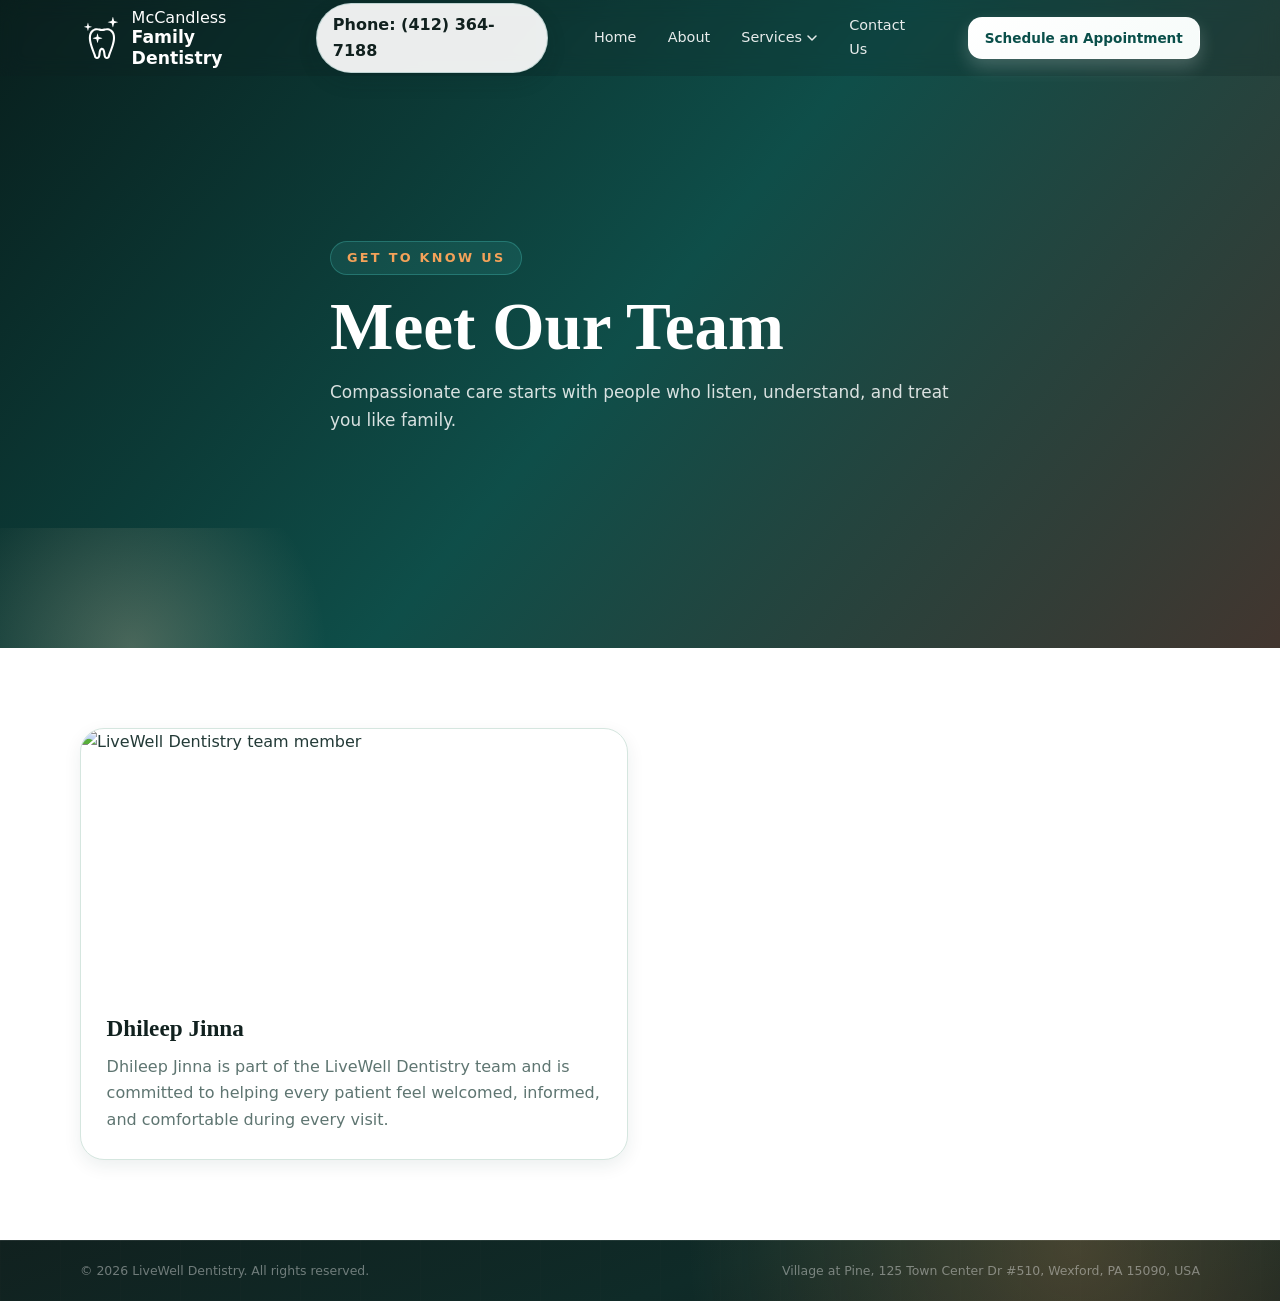
==== team.html @ c6058b6b "added teams page" ====
<!DOCTYPE html>
<html lang="en">
<head>
  <meta charset="UTF-8" />
  <meta name="viewport" content="width=device-width, initial-scale=1.0" />
  <title>Our Team | LiveWell Dentistry</title>
  <meta name="description" content="Meet the LiveWell Dentistry team in Wexford, PA." />
  <link rel="preconnect" href="https://fonts.googleapis.com" />
  <link rel="preconnect" href="https://fonts.gstatic.com" crossorigin />
  <link href="https://fonts.googleapis.com/css2?family=Playfair+Display:wght@400;600;700&family=Inter:wght@300;400;500;600&display=swap" rel="stylesheet" />
  <link rel="stylesheet" href="styles.css" />
</head>
<body class="service-page">
  <header class="header" id="header">
    <div class="container header__inner">
      <a href="/index.html" class="logo">
        <svg class="logo__icon" viewBox="0 0 512 512" xmlns="http://www.w3.org/2000/svg" aria-hidden="true">
          <g fill="currentColor">
            <path d="M386.504,156.575c-19.34-15.092-38.896-20.3-56.195-20.19c-13.232,0.017-25.064,2.706-35.536,5.081 c-10.48,2.436-19.632,4.481-27.221,4.448c-7.575,0.034-16.723-2.012-27.207-4.448c-10.472-2.376-22.304-5.064-35.532-5.081 c-17.303-0.11-36.86,5.09-56.199,20.198c-14.36,11.067-24.785,25.576-31.35,42.148c-6.591,16.588-9.483,35.188-9.491,55.193 c0.016,30.64,6.764,64.722,18.486,100.909c12.104,37.336,22.477,64.789,30.15,84.751c3.826,9.968,6.975,18.068,9.284,24.468 c2.312,6.358,3.75,11.11,4.228,13.756c1.886,10.23,6.612,18.93,13.354,24.966c6.718,6.037,15.329,9.241,23.94,9.225 c8.895,0.008,17.747-3.365,24.815-9.58c7.098-6.214,12.362-15.185,14.898-26.041c0.74-3.187,1.21-6.536,1.679-10.306 c0.802-6.561,1.513-14.323,2.528-22.304c1.484-11.93,3.86-24.409,7.398-32.45c1.712-4.034,3.669-6.781,5.132-8.049 c1.544-1.268,2.08-1.471,3.889-1.573c1.421,0.042,1.987,0.254,2.943,0.828c1.603,0.931,4.35,4.254,6.59,9.968 c3.45,8.464,5.682,21.095,7.111,32.983c0.736,5.952,1.311,11.752,1.886,16.96c0.604,5.25,1.15,9.782,2.109,13.942 c2.541,10.856,7.788,19.827,14.89,26.041c7.068,6.232,15.933,9.588,24.824,9.58c8.611,0.016,17.222-3.188,23.94-9.233 c6.747-6.028,11.46-14.728,13.355-24.958c0.481-2.647,1.918-7.398,4.227-13.756c6.954-19.294,21.298-53.274,39.433-109.219 c11.727-36.179,18.47-70.269,18.478-100.909c0-19.996-2.892-38.605-9.482-55.193C411.281,182.159,400.856,167.643,386.504,156.575z M384.598,346.97c-11.925,36.77-22.08,63.648-29.698,83.475c-3.813,9.925-6.984,18.076-9.465,24.941 c-2.474,6.899-4.292,12.437-5.298,17.722c-1.065,5.546-3.191,8.742-5.318,10.661c-2.156,1.919-4.456,2.698-6.916,2.732 c-2.541-0.018-5.302-0.905-8.003-3.247c-2.672-2.359-5.351-6.291-6.878-12.716c-0.342-1.437-0.786-4.194-1.197-7.567 c-0.727-5.952-1.458-13.908-2.54-22.43c-1.687-12.852-3.996-26.972-9.271-39.332c-2.693-6.172-6.181-12.091-11.528-16.927 c-5.259-4.844-12.886-8.184-20.935-8.083c-6.092-0.034-12.052,1.81-16.791,4.913c-8.357,5.53-13.012,13.604-16.394,21.873 c-4.98,12.513-7.165,26.674-8.754,39.374c-0.786,6.333-1.37,12.268-1.927,17.24c-0.546,4.938-1.12,9.03-1.59,10.941 c-1.522,6.426-4.207,10.348-6.879,12.699c-2.713,2.359-5.461,3.246-8.002,3.246c-2.468-0.016-4.76-0.811-6.916-2.714 c-2.126-1.919-4.253-5.115-5.318-10.652c-1.006-5.294-2.824-10.831-5.297-17.73c-7.407-20.495-21.26-53.206-39.163-108.416 c-11.174-34.42-17.256-66.194-17.236-93.046c-0.012-17.544,2.566-32.94,7.682-45.767c5.136-12.842,12.657-23.192,23.242-31.392 c15.481-11.837,27.948-14.762,40.605-14.872c9.664-0.009,19.514,2.054,29.841,4.439c10.328,2.333,21.108,5.039,32.898,5.081 c11.796-0.042,22.575-2.748,32.902-5.081c10.336-2.384,20.186-4.448,29.854-4.439c12.644,0.11,25.107,3.044,40.6,14.872 c10.586,8.2,18.106,18.541,23.243,31.392c5.115,12.826,7.685,28.222,7.685,45.767C401.855,280.785,395.771,312.567,384.598,346.97z"/>
            <path d="M461.165,59.632l-43.593-11.55c-1.141-0.254-2.072-1.167-2.317-2.317L403.757,2.173 C403.452,0.905,402.328,0,401.018,0c-1.311,0-2.436,0.905-2.74,2.173l-11.49,43.592c-0.262,1.15-1.184,2.063-2.325,2.317 l-43.593,11.55c-1.276,0.254-2.181,1.386-2.181,2.697c0,1.311,0.905,2.443,2.181,2.688l43.593,11.558 c1.141,0.237,2.062,1.167,2.325,2.317l11.49,43.585c0.304,1.276,1.429,2.181,2.74,2.181c1.31,0,2.434-0.905,2.739-2.181 l11.498-43.585c0.245-1.15,1.176-2.08,2.317-2.317l43.593-11.558c1.277-0.245,2.182-1.378,2.182-2.688 C463.346,61.018,462.442,59.886,461.165,59.632z"/>
            <path d="M268.72,255.75l-39.809-10.551c-1.044-0.228-1.89-1.066-2.114-2.114l-10.501-39.805 c-0.279-1.158-1.306-1.987-2.502-1.987c-1.197,0-2.224,0.829-2.503,1.987l-10.492,39.805c-0.236,1.048-1.078,1.886-2.122,2.114 l-39.81,10.551c-1.166,0.229-1.99,1.268-1.99,2.461c0,1.201,0.824,2.232,1.99,2.46l39.81,10.551 c1.044,0.22,1.886,1.066,2.122,2.114l10.492,39.805c0.279,1.167,1.306,1.987,2.503,1.987c1.196,0,2.223-0.82,2.502-1.987 l10.501-39.805c0.224-1.048,1.07-1.894,2.114-2.114l39.809-10.551c1.167-0.228,1.991-1.26,1.991-2.46 C270.711,257.018,269.887,255.979,268.72,255.75z"/>
            <path d="M109.731,130.72l33.756-8.945c0.989-0.195,1.686-1.065,1.686-2.088c0-1.006-0.698-1.894-1.686-2.088 l-33.756-8.945c-0.883-0.195-1.602-0.905-1.792-1.792l-8.903-33.752c-0.236-0.981-1.107-1.682-2.122-1.682 c-1.014,0-1.886,0.701-2.122,1.682l-8.895,33.752c-0.203,0.888-0.917,1.598-1.801,1.792l-33.756,8.945 c-0.99,0.194-1.686,1.082-1.686,2.088c0,1.024,0.697,1.894,1.686,2.088l33.756,8.945c0.884,0.186,1.598,0.905,1.801,1.792 l8.895,33.752c0.236,0.989,1.108,1.682,2.122,1.682c1.015,0,1.886-0.694,2.122-1.682l8.903-33.752 C108.129,131.625,108.848,130.906,109.731,130.72z"/>
          </g>
        </svg>
        <span class="logo__text">McCandless <strong>Family Dentistry</strong></span>
      </a>
      <!-- phone number with a baxckground that changes depending on where u are in the scroll(header vs the rest of the body)-->
      <a href="tel:+14123647188" class="header__phone" style="display: flex; align-items: center; justify-content: center; background-color: #f5f5f5; padding: 0.5rem 1rem; border-radius: 4rem; text-decoration: none; color: #333; font-weight: bold; transition: background-color 0.3s ease;">
        <span class="header__phone-text">Phone: (412) <wbr />364-7188</span>
      </a>
      <nav class="nav" id="nav" aria-label="Main navigation">
        <ul class="nav__list">
          <li><a href="/index.html" class="nav__link active">Home</a></li>
          <li><a href="/index.html#about" class="nav__link">About</a></li>
          <li class="nav__item--dropdown">
            <a href="/index.html#services" class="nav__link">Services
              <svg width="12" height="12" viewBox="0 0 12 12" fill="none" aria-hidden="true"><path d="M2 4l4 4 4-4" stroke="currentColor" stroke-width="1.5" stroke-linecap="round" stroke-linejoin="round"/></svg>
            </a>
            <ul class="nav__dropdown">
              <li><a href="./services/checkup-and-cleaning.html">Checkup &amp; Cleaning</a></li>
              <li><a href="./services/cosmetic-dentistry.html">Cosmetic Procedures</a></li>
              <li><a href="./services/restorative-dentistry.html">Restorative Procedures</a></li>
              <li><a href="./services/dental-implants.html">Dental Implants</a></li>
              <li><a href="./services/oral-surgery.html">Oral Surgery</a></li>
              <li><a href="./services/dentures.html">Dentures</a></li>
              <li><a href="./services/pediatric-dentistry.html">Pediatric Dentistry</a></li>
              <li><a href="./services/sleep-apnea.html">Sleep Apnea</a></li>
            </ul>
          </li>
          <li><a href="/index.html#contact" class="nav__link">Contact Us</a></li>
        </ul>
      </nav>

      <a href="https://appt.link/meet-with-mccandless-family-dentistry/example-meeting" target="_blank" rel="noopener noreferrer" class="btn btn--primary btn--sm header__cta">Schedule an Appointment</a>

      <button class="hamburger" id="hamburger" aria-label="Toggle menu" aria-expanded="false">
        <span></span><span></span><span></span>
      </button>
    </div>
  </header>

  <main>
    <section class="service-hero" style="--service-hero-image: url('https://images.unsplash.com/photo-1588776814546-ec7e6f423f3d?auto=format&fit=crop&w=1400&q=80');">
      <div class="service-hero__overlay"></div>
      <div class="container service-hero__content">
        <p class="hero__eyebrow reveal">Get to know us</p>
        <h1 class="service-hero__title reveal" data-delay="100">Meet Our Team</h1>
        <p class="service-hero__text reveal" data-delay="200">Compassionate care starts with people who listen, understand, and treat you like family.</p>
      </div>
    </section>

    <section class="service-content">
      <div class="container">
        <div class="service-detail-grid">
          <article class="service-detail-card reveal">
            <img src="https://images.unsplash.com/photo-1559839734-2b71ea197ec2?auto=format&fit=crop&w=900&q=80" alt="LiveWell Dentistry team member" class="service-detail-card__image" />
            <div class="service-detail-card__body">
              <h3>Dhileep Jinna</h3>
              <p>Dhileep Jinna is part of the LiveWell Dentistry team and is committed to helping every patient feel welcomed, informed, and comfortable during every visit.</p>
            </div>
          </article>
        </div>
      </div>
    </section>
  </main>

  <footer class="footer">
    <div class="footer__bottom">
      <div class="container footer__bottom-inner">
        <p>&copy; <span id="year"></span> LiveWell Dentistry. All rights reserved.</p>
        <p>Village at Pine, 125 Town Center Dr #510, Wexford, PA 15090, USA</p>
      </div>
    </div>
  </footer>

  <script src="script.js"></script>
</body>
</html>
---- styles.css ----
/* =============================================
   ROOT VARIABLES & RESET
   ============================================= */
:root {
  --clr-primary: #0d6a63;
  --clr-primary-dark: #0a4f4a;
  --clr-primary-light: #2f8f84;
  --clr-accent: #f4a259;
  --clr-accent-2: #f07f67;
  --clr-accent-light: #ffd7b2;
  --clr-dark: #11211f;
  --clr-dark-2: #1a3330;
  --clr-text: #233a37;
  --clr-text-muted: #5e7571;
  --clr-border: #d5e6df;
  --clr-bg: #f7f6f2;
  --clr-white: #ffffff;
  --clr-surface: #e9f2ee;

  --font-heading: 'Fraunces', Georgia, serif;
  --font-body: 'Manrope', system-ui, -apple-system, sans-serif;

  --shadow-sm: 0 6px 18px rgba(11, 52, 47, 0.08);
  --shadow-md: 0 14px 36px rgba(11, 52, 47, 0.13);
  --shadow-lg: 0 24px 72px rgba(11, 52, 47, 0.18);
  --shadow-xl: 0 36px 90px rgba(11, 52, 47, 0.22);

  --radius-sm: 8px;
  --radius-md: 16px;
  --radius-lg: 24px;
  --radius-full: 9999px;

  --transition: 0.3s ease;
  --transition-slow: 0.6s ease;

  --container-max: 1200px;
  --container-pad: clamp(1.25rem, 5vw, 2.5rem);
  --header-h: 76px;
}

*, *::before, *::after {
  box-sizing: border-box;
  margin: 0;
  padding: 0;
}

html {
  scroll-behavior: smooth;
  scroll-padding-top: var(--header-h);
}

body {
  font-family: var(--font-body);
  color: var(--clr-text);
  background:
    radial-gradient(circle at 12% 8%, rgba(244, 162, 89, 0.15), transparent 34%),
    radial-gradient(circle at 88% 18%, rgba(47, 143, 132, 0.13), transparent 38%),
    var(--clr-white);
  line-height: 1.65;
  -webkit-font-smoothing: antialiased;
}

body::before {
  content: '';
  position: fixed;
  inset: 0;
  pointer-events: none;
  z-index: -1;
  background-image:
    radial-gradient(circle at 1px 1px, rgba(17, 33, 31, 0.035) 1px, transparent 0);
  background-size: 22px 22px;
}

img { display: block; max-width: 100%; }
a { color: inherit; text-decoration: none; }
ul { list-style: none; }
button { font: inherit; cursor: pointer; border: none; background: none; }
input, textarea, select { font: inherit; }
svg { flex-shrink: 0; }

/* =============================================
   UTILITY
   ============================================= */
.container {
  max-width: var(--container-max);
  margin-inline: auto;
  padding-inline: var(--container-pad);
}

.text-accent { color: var(--clr-accent); }

.section-eyebrow {
  font-family: var(--font-body);
  font-size: 0.8rem;
  font-weight: 600;
  letter-spacing: 0.15em;
  text-transform: uppercase;
  color: var(--clr-primary-light);
  margin-bottom: 0.75rem;
}

.section-title {
  font-family: var(--font-heading);
  font-size: clamp(1.9rem, 4vw, 2.8rem);
  font-weight: 700;
  color: var(--clr-dark);
  line-height: 1.2;
  margin-bottom: 1rem;
  letter-spacing: -0.02em;
}

.section-subtitle {
  font-size: 1.05rem;
  color: var(--clr-text-muted);
  max-width: 580px;
}

.section-header {
  text-align: center;
  margin-bottom: 3.5rem;
}

.section-header .section-subtitle {
  margin-inline: auto;
}

/* =============================================
   BUTTONS
   ============================================= */
.btn {
  display: inline-flex;
  align-items: center;
  justify-content: center;
  gap: 0.5rem;
  font-weight: 600;
  border-radius: 14px;
  transition: all var(--transition);
  white-space: nowrap;
  position: relative;
  overflow: hidden;
}

.btn--sm  { font-size: 0.85rem; padding: 0.55rem 1.25rem; }
.btn--lg  { font-size: 1rem;    padding: 0.9rem  2rem;    }
.btn--full { width: 100%; }

.btn--primary {
  background: linear-gradient(135deg, var(--clr-primary-dark), var(--clr-primary));
  color: var(--clr-white);
  border: 1px solid rgba(255, 255, 255, 0.18);
  box-shadow: 0 14px 28px rgba(10, 72, 67, 0.24);
}
.btn--primary:hover {
  box-shadow: 0 18px 34px rgba(10, 72, 67, 0.3);
  transform: translateY(-3px) scale(1.01);
}

.btn--outline-light {
  background: rgba(255,255,255,0.06);
  color: var(--clr-white);
  border: 2px solid rgba(255,255,255,0.6);
}
.btn--outline-light:hover {
  background: rgba(255,255,255,0.2);
  border-color: var(--clr-white);
  transform: translateY(-3px);
}

/* =============================================
   SCROLL REVEAL
   ============================================= */
.reveal {
  opacity: 0;
  transform: translateY(28px);
  transition: opacity 0.65s ease, transform 0.65s ease;
}
.reveal.visible {
  opacity: 1;
  transform: translateY(0);
}

/* =============================================
   HEADER
   ============================================= */
.header {
  position: fixed;
  inset-block-start: 0;
  inset-inline: 0;
  z-index: 1000;
  height: var(--header-h);
  transition: background var(--transition), box-shadow var(--transition), transform var(--transition);
}

.header.scrolled {
  background: rgba(255,255,255,0.9);
  backdrop-filter: blur(12px);
  -webkit-backdrop-filter: blur(12px);
  box-shadow: var(--shadow-sm);
  border-bottom: 1px solid rgba(13, 106, 99, 0.14);
}

.header__inner {
  display: flex;
  align-items: center;
  height: 100%;
  gap: 2rem;
  position: relative;
}

/* Logo */
.logo {
  display: flex;
  align-items: center;
  gap: 0.6rem;
  color: var(--clr-white);
  transition: opacity var(--transition);
}
.logo:hover { opacity: 0.85; }

.header.scrolled .logo { color: var(--clr-primary); }

.logo__icon {
  width: 42px;
  height: 42px;
  color: inherit;
}

.logo__text {
  font-family: var(--font-body);
  font-size: 1rem;
  font-weight: 400;
  line-height: 1.2;
}
.logo__text strong {
  display: block;
  font-size: 1.08rem;
  font-weight: 700;
}

/* Nav */
.nav { margin-inline-start: auto; }

.nav__list {
  display: flex;
  align-items: center;
  gap: 0.25rem;
}

.nav__link {
  display: inline-flex;
  align-items: center;
  gap: 4px;
  padding: 0.5rem 0.85rem;
  font-size: 0.9rem;
  font-weight: 500;
  color: rgba(255,255,255,0.9);
  border-radius: var(--radius-sm);
  transition: color var(--transition), background var(--transition), transform var(--transition);
}
.nav__link:hover, .nav__link.active {
  color: var(--clr-white);
  background: rgba(255,255,255,0.16);
  transform: translateY(-1px);
}

.header.scrolled .nav__link {
  color: var(--clr-text);
}
.header.scrolled .nav__link:hover,
.header.scrolled .nav__link.active {
  color: var(--clr-primary);
  background: linear-gradient(120deg, rgba(13, 106, 99, 0.1), rgba(244, 162, 89, 0.12));
}

.header__phone {
  background-color: rgba(255, 255, 255, 0.92) !important;
  color: var(--clr-dark) !important;
  border: 1px solid rgba(13, 106, 99, 0.2);
  box-shadow: 0 8px 20px rgba(10, 38, 35, 0.14);
  backdrop-filter: blur(8px);
}

.header.scrolled .header__phone {
  background-color: rgba(233, 242, 238, 0.98) !important;
}

/* Dropdown */
.nav__item--dropdown {
  position: relative;
}
.nav__item--dropdown:hover .nav__dropdown,
.nav__item--dropdown:focus-within .nav__dropdown {
  opacity: 1;
  pointer-events: auto;
  transform: translateY(0);
}

.nav__dropdown {
  position: absolute;
  top: calc(100% + 8px);
  left: 50%;
  transform: translateX(-50%) translateY(-8px);
  background: var(--clr-white);
  border-radius: var(--radius-md);
  box-shadow: var(--shadow-lg);
  border: 1px solid var(--clr-border);
  min-width: 200px;
  padding: 0.5rem;
  opacity: 0;
  pointer-events: none;
  transition: opacity var(--transition), transform var(--transition);
  z-index: 10;
}

.nav__dropdown li a {
  display: block;
  padding: 0.5rem 0.85rem;
  font-size: 0.875rem;
  font-weight: 500;
  color: var(--clr-text);
  border-radius: var(--radius-sm);
  transition: background var(--transition), color var(--transition);
}
.nav__dropdown li a:hover {
  background: var(--clr-surface);
  color: var(--clr-primary);
}

/* Header CTA */
.header__cta {
  margin-inline-start: 0.5rem;
  background: linear-gradient(145deg, #ffffff, #f6fbf9) !important;
  color: var(--clr-primary-dark) !important;
  box-shadow: 0 8px 18px rgba(255,255,255,0.2);
}
.header__cta:hover {
  background: var(--clr-accent-light) !important;
  transform: translateY(-2px);
}
.header.scrolled .header__cta {
  background: var(--clr-primary) !important;
  color: var(--clr-white) !important;
}
.header.scrolled .header__cta:hover {
  background: var(--clr-primary-dark) !important;
}

/* Hamburger */
.hamburger {
  display: none;
  flex-direction: column;
  justify-content: center;
  gap: 5px;
  width: 36px;
  height: 36px;
  margin-inline-start: auto;
}
.hamburger span {
  display: block;
  height: 2px;
  background: var(--clr-white);
  border-radius: 2px;
  transition: transform var(--transition), opacity var(--transition);
}
.header.scrolled .hamburger span { background: var(--clr-dark); }
.hamburger.open span:nth-child(1) { transform: translateY(7px) rotate(45deg); }
.hamburger.open span:nth-child(2) { opacity: 0; }
.hamburger.open span:nth-child(3) { transform: translateY(-7px) rotate(-45deg); }

/* =============================================
   HERO
   ============================================= */
.hero {
  position: relative;
  min-height: 100svh;
  display: flex;
  align-items: center;
  padding-block: calc(var(--header-h) + 4rem) 5rem;
  overflow: hidden;
  isolation: isolate;
}

.hero__bg {
  position: absolute;
  inset: 0;
  background:
    url('https://mdaquest.org/wp-content/uploads/2023/04/iStock-dentist-office-scaled-e1682524249428.jpg')
    center / cover no-repeat;
  transform: scale(1.04);
  transition: transform 8s ease-out;
}
.hero__bg.loaded { transform: scale(1); }

.hero__overlay {
  position: absolute;
  inset: 0;
  background: linear-gradient(
    120deg,
    rgba(9, 27, 26, 0.82) 0%,
    rgba(13, 106, 99, 0.62) 52%,
    rgba(244, 162, 89, 0.34) 100%
  );
}

.hero::before {
  content: '';
  position: absolute;
  inset: 0;
  background:
    linear-gradient(rgba(255,255,255,0.08) 1px, transparent 1px),
    linear-gradient(90deg, rgba(255,255,255,0.08) 1px, transparent 1px);
  background-size: 72px 72px;
  opacity: 0.16;
  z-index: 0;
}

.hero::after {
  content: '';
  position: absolute;
  right: -8%;
  top: 16%;
  width: min(34vw, 420px);
  aspect-ratio: 1;
  border-radius: 52% 48% 42% 58% / 45% 48% 52% 55%;
  background: radial-gradient(circle at 30% 30%, rgba(255, 215, 178, 0.38), rgba(244, 162, 89, 0.1));
  border: 1px solid rgba(255, 255, 255, 0.22);
  backdrop-filter: blur(3px);
  z-index: 0;
}

.hero__content {
  position: relative;
  z-index: 1;
  max-width: 680px;
  background: rgba(8, 33, 30, 0.26);
  border: 1px solid rgba(255, 255, 255, 0.24);
  border-radius: 28px;
  backdrop-filter: blur(8px);
  padding: clamp(1.3rem, 2vw, 1.9rem);
  box-shadow: var(--shadow-lg);
}

.hero__eyebrow {
  display: inline-block;
  font-size: 0.8rem;
  font-weight: 600;
  letter-spacing: 0.18em;
  text-transform: uppercase;
  color: var(--clr-accent);
  background: rgba(78, 205, 196, 0.12);
  border: 1px solid rgba(78, 205, 196, 0.3);
  padding: 0.35rem 1rem;
  border-radius: var(--radius-full);
  margin-bottom: 1.25rem;
}

.hero__heading {
  font-family: var(--font-heading);
  font-size: clamp(2.4rem, 6vw, 4rem);
  font-weight: 700;
  color: var(--clr-white);
  line-height: 1.12;
  margin-bottom: 1.25rem;
  text-wrap: balance;
}

.hero__subtext {
  font-size: clamp(1rem, 1.8vw, 1.15rem);
  color: rgba(255,255,255,0.8);
  max-width: 520px;
  margin-bottom: 2.25rem;
  line-height: 1.7;
}

.hero__actions {
  display: flex;
  flex-wrap: wrap;
  gap: 1rem;
}

.hero__scroll {
  position: absolute;
  bottom: 2.5rem;
  left: 50%;
  transform: translateX(-50%);
  display: flex;
  flex-direction: column;
  align-items: center;
  gap: 0.5rem;
  color: rgba(255,255,255,0.5);
  font-size: 0.7rem;
  letter-spacing: 0.15em;
  text-transform: uppercase;
}

.hero__scroll-line {
  width: 1px;
  height: 48px;
  background: linear-gradient(to bottom, rgba(255,255,255,0.5), transparent);
  animation: scrollLine 2s ease infinite;
}

@keyframes scrollLine {
  0%   { transform: scaleY(0); transform-origin: top; }
  50%  { transform: scaleY(1); transform-origin: top; }
  51%  { transform: scaleY(1); transform-origin: bottom; }
  100% { transform: scaleY(0); transform-origin: bottom; }
}

/* =============================================
   TRUST BAR
   ============================================= */
.trust-bar {
  background: linear-gradient(90deg, #f8faf8 0%, #eef7f3 55%, #fef7ef 100%);
  border-bottom: 1px solid rgba(13, 106, 99, 0.12);
  padding-block: 1.75rem;
  box-shadow: var(--shadow-sm);
  position: relative;
}

.trust-bar::before {
  content: '';
  position: absolute;
  inset: -1px 0 auto 0;
  height: 8px;
  background: linear-gradient(90deg, var(--clr-primary) 0%, var(--clr-accent) 34%, var(--clr-accent-2) 68%, var(--clr-primary-light) 100%);
}

.trust-bar__inner {
  display: flex;
  align-items: center;
  flex-wrap: wrap;
  gap: 1rem;
}

.trust-bar__item {
  display: flex;
  align-items: center;
  gap: 0.85rem;
  flex: 1;
  min-width: 200px;
  background: rgba(255, 255, 255, 0.65);
  border: 1px solid rgba(13, 106, 99, 0.12);
  border-radius: 14px;
  padding: 0.75rem 0.9rem;
}

.trust-bar__item > div {
  display: flex;
  flex-direction: column;
  gap: 2px;
}
.trust-bar__item strong {
  font-size: 0.9rem;
  font-weight: 600;
  color: var(--clr-dark);
}
.trust-bar__item span {
  font-size: 0.78rem;
  color: var(--clr-text-muted);
}

.trust-bar__icon {
  width: 40px;
  height: 40px;
  color: var(--clr-primary-light);
  flex-shrink: 0;
}

.trust-bar__divider {
  width: 1px;
  height: 40px;
  background: var(--clr-border);
}

/* =============================================
   SERVICES
   ============================================= */
.services {
  padding-block: 6rem;
  background:
    linear-gradient(180deg, #f7f6f2 0%, #f2f6f3 44%, #f9f4ec 100%);
  position: relative;
}

.services::before,
.services::after {
  content: '';
  position: absolute;
  width: min(46vw, 500px);
  height: 220px;
  pointer-events: none;
}

.services::before {
  top: 20px;
  right: -120px;
  background: radial-gradient(circle at center, rgba(13, 106, 99, 0.18), transparent 70%);
}

.services::after {
  bottom: 30px;
  left: -120px;
  background: radial-gradient(circle at center, rgba(244, 162, 89, 0.18), transparent 70%);
}

.services__grid {
  display: grid;
  grid-template-columns: repeat(auto-fill, minmax(300px, 1fr));
  gap: 1.5rem;
}

.service-card {
  background: linear-gradient(180deg, #ffffff 0%, #fcfdfc 100%);
  border: 1px solid var(--clr-border);
  border-radius: var(--radius-lg);
  padding: 2rem 1.75rem;
  transition: transform var(--transition), box-shadow var(--transition), border-color var(--transition), background var(--transition);
  position: relative;
  overflow: hidden;
  z-index: 1;
}

.service-card::before {
  content: '';
  position: absolute;
  inset-block-start: 0;
  inset-inline: 0;
  height: 5px;
  background: linear-gradient(90deg, var(--clr-primary), var(--clr-accent), var(--clr-primary-light));
  transform: scaleX(0);
  transform-origin: left;
  transition: transform var(--transition);
}

.service-card:hover {
  transform: translateY(-10px) rotate(-0.45deg);
  box-shadow: var(--shadow-lg);
  border-color: rgba(13, 106, 99, 0.24);
  background: linear-gradient(180deg, #ffffff 0%, #f5f9f7 100%);
}
.service-card:hover::before { transform: scaleX(1); }

.services__grid .service-card:nth-child(3n + 2) {
  transform: translateY(12px);
}

.services__grid .service-card:nth-child(3n + 2):hover {
  transform: translateY(2px) rotate(0.45deg);
}

.service-card__icon-wrap {
  width: 60px;
  height: 60px;
  color: var(--clr-primary);
  margin-bottom: 1.25rem;
}
.service-card__icon-wrap svg {
  width: 100%;
  height: 100%;
}

.service-card__title {
  font-family: var(--font-heading);
  font-size: 1.2rem;
  font-weight: 600;
  color: var(--clr-dark);
  margin-bottom: 0.6rem;
}

.service-card__text {
  font-size: 0.9rem;
  color: var(--clr-text-muted);
  line-height: 1.65;
  margin-bottom: 1.25rem;
}

.service-card__link {
  font-size: 0.875rem;
  font-weight: 600;
  color: var(--clr-primary-light);
  transition: color var(--transition), gap var(--transition);
  display: inline-flex;
  align-items: center;
  gap: 4px;
}
.service-card__link:hover { color: var(--clr-primary); }

/* =============================================
   ABOUT
   ============================================= */
.about {
  padding-block: 6rem;
  background: linear-gradient(180deg, #ffffff 0%, #f5f8f6 100%);
}

.about__inner {
  display: grid;
  grid-template-columns: 1fr 1fr;
  gap: 4rem;
  align-items: center;
}

.about__visual { position: relative; }

.about__photo-block {
  position: relative;
  aspect-ratio: 4/5;
  max-width: 460px;
}

.about__photo {
  position: absolute;
  border-radius: var(--radius-lg);
  overflow: hidden;
}

.about__photo--main {
  inset: 0;
  background:
    url('https://www.mainlinefamilydentistry.com/wp-content/uploads/2022/03/about-our-office-1024x684.jpg')
    center / cover no-repeat;
  transform: rotate(-2deg);
}

.about__photo--accent {
  width: 55%;
  aspect-ratio: 1;
  bottom: -2rem;
  right: -2rem;
  background:
    url('https://images.unsplash.com/photo-1606811841689-23dfddce3e95?auto=format&fit=crop&w=500&q=80')
    center / cover no-repeat;
  border: 6px solid var(--clr-white);
  box-shadow: var(--shadow-lg);
  transform: rotate(6deg);
}

.about__stat-badge {
  position: absolute;
  top: 2rem;
  right: -1.5rem;
  background: linear-gradient(145deg, var(--clr-primary), var(--clr-primary-light));
  color: var(--clr-white);
  border-radius: 18px;
  padding: 1rem 1.25rem;
  text-align: center;
  box-shadow: var(--shadow-md);
}
.about__stat-badge strong {
  display: block;
  font-size: 2rem;
  font-family: var(--font-heading);
  font-weight: 700;
  line-height: 1;
}
.about__stat-badge span {
  font-size: 0.75rem;
  font-weight: 500;
  opacity: 0.85;
}

.about__text {
  color: var(--clr-text-muted);
  margin-bottom: 1rem;
  font-size: 0.975rem;
  line-height: 1.75;
}

.about__list {
  display: flex;
  flex-direction: column;
  gap: 0.6rem;
  margin-block: 1.5rem 2rem;
}
.about__list li {
  display: flex;
  align-items: center;
  gap: 0.65rem;
  font-size: 0.9rem;
  font-weight: 500;
  color: var(--clr-dark);
}
.about__list svg {
  width: 20px;
  height: 20px;
  color: var(--clr-primary-light);
  flex-shrink: 0;
}

/* =============================================
   CTA BANNER
   ============================================= */
.cta-banner {
  position: relative;
  padding-block: 5.5rem;
  overflow: hidden;
  clip-path: polygon(0 6%, 100% 0, 100% 94%, 0 100%);
}

.cta-banner__bg {
  position: absolute;
  inset: 0;
  background:
    url('https://images.unsplash.com/photo-1609840114035-3c981b782dfe?auto=format&fit=crop&w=1600&q=80')
    center / cover no-repeat;
}

.cta-banner__overlay {
  position: absolute;
  inset: 0;
  background: linear-gradient(
    130deg,
    rgba(8, 26, 24, 0.9),
    rgba(13, 106, 99, 0.68),
    rgba(244, 162, 89, 0.42)
  );
}

.cta-banner__inner {
  position: relative;
  max-width: 860px;
  margin-inline: auto;
  padding: clamp(1.2rem, 2vw, 2rem);
  background: rgba(8, 34, 31, 0.35);
  border: 1px solid rgba(255,255,255,0.25);
  border-radius: 28px;
  backdrop-filter: blur(8px);
}

.cta-banner__inner { z-index: 1; text-align: center; }

.cta-banner__title {
  font-family: var(--font-heading);
  font-size: clamp(1.9rem, 4vw, 3rem);
  font-weight: 700;
  color: var(--clr-white);
  margin-bottom: 1rem;
  line-height: 1.2;
}

.cta-banner__sub {
  font-size: 1.05rem;
  color: rgba(255,255,255,0.75);
  max-width: 520px;
  margin-inline: auto;
  margin-bottom: 2.25rem;
}

/* =============================================
   CONTACT
   ============================================= */
.contact { padding: 0; }

.contact__split {
  display: grid;
  grid-template-columns: 1fr 1fr;
  min-height: 560px;
  border-top: 1px solid rgba(13, 106, 99, 0.12);
}

/* Map */
.contact__map {
  position: relative;
  min-height: 500px;
}
.contact__map iframe {
  position: absolute;
  inset: 0;
  width: 100%;
  height: 100%;
}

/* Info panel */
.contact__panel {
  background:
    radial-gradient(circle at 82% 14%, rgba(244, 162, 89, 0.16), transparent 34%),
    linear-gradient(160deg, #f6f8f5 0%, #f5efe4 100%);
  padding: clamp(2.5rem, 6vw, 5rem) clamp(2rem, 5vw, 4rem);
  display: flex;
  flex-direction: column;
  justify-content: center;
  position: relative;
}

.contact__panel::after {
  content: '';
  position: absolute;
  inset: 24px;
  border: 1px dashed rgba(13, 106, 99, 0.24);
  border-radius: 24px;
  pointer-events: none;
}

.contact__panel-heading {
  font-family: var(--font-heading);
  font-size: clamp(2rem, 3.5vw, 3rem);
  font-weight: 700;
  color: var(--clr-dark);
  line-height: 1.15;
  margin-bottom: 2.5rem;
}
.contact__panel-heading em {
  font-style: italic;
  font-weight: 400;
}

.contact__panel-details {
  display: flex;
  flex-direction: column;
  gap: 1.75rem;
  margin-bottom: 2.5rem;
}
.contact__panel-details li {
  display: flex;
  align-items: flex-start;
  gap: 1rem;
}

.contact__panel-icon {
  width: 42px;
  height: 42px;
  background: rgba(26, 107, 107, 0.1);
  border-radius: var(--radius-sm);
  display: flex;
  align-items: center;
  justify-content: center;
  flex-shrink: 0;
  color: var(--clr-primary);
}
.contact__panel-icon svg { width: 20px; height: 20px; }

.contact__panel-label {
  display: block;
  font-size: 0.72rem;
  font-weight: 700;
  letter-spacing: 0.12em;
  text-transform: uppercase;
  color: var(--clr-text-muted);
  margin-bottom: 0.3rem;
}
.contact__panel-details strong {
  display: block;
  font-size: 0.95rem;
  font-weight: 600;
  color: var(--clr-dark);
  line-height: 1.5;
}
.contact__panel-details a {
  color: inherit;
  transition: color var(--transition);
}
.contact__panel-details a:hover { color: var(--clr-primary); }

.contact__panel-btn {
  display: inline-flex;
  align-items: center;
  justify-content: center;
  padding: 1rem 2.25rem;
  border-radius: 14px;
  border: 2px solid var(--clr-dark);
  font-size: 0.95rem;
  font-weight: 600;
  color: var(--clr-dark);
  background: transparent;
  transition: background var(--transition), color var(--transition), transform var(--transition);
  align-self: flex-start;
}
.contact__panel-btn:hover {
  background: var(--clr-primary-dark);
  color: var(--clr-white);
  transform: translateY(-2px);
}

/* =============================================
   SERVICE PAGES
   ============================================= */
body.service-page {
  background: var(--clr-bg);
}

body.service-page .header {
  background: rgba(15, 32, 32, 0.22);
  backdrop-filter: blur(10px);
  -webkit-backdrop-filter: blur(10px);
}

body.service-page .header.scrolled {
  background: rgba(255,255,255,0.96);
}

body.service-page .hero__eyebrow {
  margin-bottom: 1rem;
}

.service-hero {
  position: relative;
  min-height: 72svh;
  display: flex;
  align-items: center;
  padding-block: calc(var(--header-h) + 4rem) 5rem;
  background: var(--clr-dark);
  overflow: hidden;
}

.service-hero::before {
  content: '';
  position: absolute;
  inset: 0;
  background: var(--service-hero-image) center / cover no-repeat;
  transform: scale(1.03);
}

.service-hero__overlay {
  position: absolute;
  inset: 0;
  background: linear-gradient(130deg, rgba(7, 30, 28, 0.88), rgba(13, 106, 99, 0.62), rgba(240, 127, 103, 0.22));
}

.service-hero::after {
  content: '';
  position: absolute;
  left: -10%;
  bottom: -120px;
  width: min(44vw, 520px);
  height: 240px;
  background: radial-gradient(circle, rgba(255, 215, 178, 0.25), transparent 68%);
}

.service-hero__content {
  position: relative;
  z-index: 1;
  max-width: 760px;
}

.service-hero__title {
  font-family: var(--font-heading);
  font-size: clamp(2.5rem, 6vw, 4.2rem);
  line-height: 1.08;
  color: var(--clr-white);
  margin-bottom: 1rem;
}

.service-hero__text {
  max-width: 620px;
  font-size: 1.06rem;
  color: rgba(255,255,255,0.84);
  margin-bottom: 2rem;
}

.service-content {
  padding-block: 5rem;
  background: var(--clr-white);
}

.service-content--soft {
  background: var(--clr-bg);
}

.service-detail-grid {
  display: grid;
  grid-template-columns: repeat(2, minmax(0, 1fr));
  gap: 1.5rem;
}

.service-detail-card,
.service-pricing-card,
.service-faq__item {
  background: var(--clr-white);
  border: 1px solid var(--clr-border);
  border-radius: var(--radius-lg);
  overflow: hidden;
  box-shadow: var(--shadow-sm);
  transition: transform var(--transition), box-shadow var(--transition);
}

.service-detail-card:hover,
.service-pricing-card:hover,
.service-faq__item:hover {
  transform: translateY(-6px);
  box-shadow: var(--shadow-md);
}

.service-detail-card__image,
.service-pricing-card__image {
  width: 100%;
  height: 260px;
  object-fit: cover;
}

.service-detail-card__body,
.service-pricing-card__body,
.service-faq__item {
  padding: 1.6rem;
}

.service-detail-card__body h3,
.service-pricing-card__body h3,
.service-faq__item h3,
.service-cta-band__title {
  font-family: var(--font-heading);
  color: var(--clr-dark);
  line-height: 1.15;
}

.service-detail-card__body h3,
.service-pricing-card__body h3,
.service-faq__item h3 {
  font-size: 1.45rem;
  margin-bottom: 0.8rem;
}

.service-detail-card__body h4,
.service-pricing-card__body h4 {
  font-size: 0.8rem;
  letter-spacing: 0.12em;
  text-transform: uppercase;
  color: var(--clr-primary-light);
  margin: 1rem 0 0.35rem;
}

.service-detail-card__body p,
.service-pricing-card__body p,
.service-faq__item p {
  color: var(--clr-text-muted);
  margin-bottom: 0.8rem;
}

.service-detail-card__body p:last-child,
.service-pricing-card__body p:last-child,
.service-faq__item p:last-child {
  margin-bottom: 0;
}

.service-detail-card__body ul,
.service-pricing-card__body ul {
  list-style: disc;
  padding-left: 1.1rem;
  color: var(--clr-text-muted);
}

.service-detail-card__body li,
.service-pricing-card__body li {
  margin-bottom: 0.35rem;
}

.service-pricing-grid {
  display: grid;
  grid-template-columns: repeat(2, minmax(0, 1fr));
  gap: 1.5rem;
}

.service-pricing-card__price {
  font-size: 1.6rem;
  font-weight: 700;
  color: var(--clr-primary);
  margin-bottom: 0.25rem;
}

.service-faq {
  display: grid;
  grid-template-columns: repeat(2, minmax(0, 1fr));
  gap: 1rem;
}

.service-cta-band {
  padding-block: 4rem;
  background: linear-gradient(135deg, var(--clr-dark), var(--clr-primary-dark), #184f4a);
  clip-path: polygon(0 0, 100% 8%, 100% 100%, 0 92%);
}

.service-cta-band__inner {
  display: flex;
  justify-content: space-between;
  gap: 2rem;
  align-items: center;
}

.service-cta-band__title {
  font-size: clamp(1.9rem, 3vw, 2.6rem);
  color: var(--clr-white);
  margin-bottom: 0.75rem;
}

.service-cta-band__text {
  max-width: 620px;
  color: rgba(255,255,255,0.72);
}

.service-cta-band__actions {
  display: flex;
  flex-wrap: wrap;
  gap: 1rem;
}

/* =============================================
   SERVICE ARTICLE & FAQ
   ============================================= */
.service-faq {
  max-width: 900px;
  margin-bottom: 3rem;
}

.service-faq h2 {
  font-family: var(--font-heading);
  font-size: clamp(2rem, 4vw, 2.4rem);
  font-weight: 700;
  color: var(--clr-dark);
  margin-bottom: 2rem;
  line-height: 1.2;
}

.faq-item {
  margin-bottom: 2rem;
  padding-bottom: 2rem;
  border-bottom: 1px solid var(--clr-border);
}

.faq-item:last-child {
  border-bottom: none;
  margin-bottom: 0;
  padding-bottom: 0;
}

.faq-item h3 {
  font-family: var(--font-heading);
  font-size: 1.2rem;
  font-weight: 600;
  color: var(--clr-primary);
  margin-bottom: 0.75rem;
  line-height: 1.3;
}

.faq-item p {
  color: var(--clr-text-muted);
  line-height: 1.7;
  margin-bottom: 0;
}

.service-article {
  max-width: 900px;
  margin-bottom: 3rem;
}

.service-article h2 {
  font-family: var(--font-heading);
  font-size: clamp(1.8rem, 3.5vw, 2.2rem);
  font-weight: 700;
  color: var(--clr-dark);
  margin-bottom: 1.5rem;
  line-height: 1.2;
  margin-top: 2.5rem;
}

.service-article h2:first-child {
  margin-top: 0;
}

.service-article h3 {
  font-family: var(--font-heading);
  font-size: 1.15rem;
  font-weight: 600;
  color: var(--clr-primary-dark);
  margin-bottom: 1rem;
  margin-top: 1.5rem;
  line-height: 1.25;
}

.service-article p {
  color: var(--clr-text-muted);
  line-height: 1.8;
  margin-bottom: 1rem;
}

.service-article p:last-child {
  margin-bottom: 0;
}

.service-article ul {
  list-style: disc;
  padding-left: 1.5rem;
  color: var(--clr-text-muted);
  margin-bottom: 1rem;
  line-height: 1.75;
}

.service-article li {
  margin-bottom: 0.5rem;
}

.service-article hr {
  border: none;
  border-top: 1px solid var(--clr-border);
  margin: 2.5rem 0;
}

.cta-section {
  background: linear-gradient(135deg, var(--clr-primary), var(--clr-primary-dark), #184f4a);
  color: var(--clr-white);
  padding: 3rem 2.5rem;
  border-radius: 24px;
  text-align: center;
  margin-top: 4rem;
  box-shadow: var(--shadow-lg);
}

.cta-section h2 {
  font-family: var(--font-heading);
  font-size: clamp(1.6rem, 3vw, 2rem);
  font-weight: 700;
  color: var(--clr-white);
  margin-bottom: 0.75rem;
  line-height: 1.2;
}

.cta-section p {
  color: rgba(255,255,255,0.85);
  font-size: 1rem;
  margin-bottom: 1.75rem;
}

.cta-section .btn {
  display: inline-flex;
}

/* =============================================
   FOOTER
   ============================================= */
.footer {
  background:
    radial-gradient(circle at 84% 16%, rgba(244, 162, 89, 0.24), transparent 36%),
    linear-gradient(160deg, #11211f 0%, #0f2b28 55%, #10201e 100%);
  color: rgba(255,255,255,0.75);
  position: relative;
}

.footer::before {
  content: '';
  position: absolute;
  inset: 0;
  background:
    linear-gradient(rgba(255,255,255,0.04) 1px, transparent 1px),
    linear-gradient(90deg, rgba(255,255,255,0.04) 1px, transparent 1px);
  background-size: 60px 60px;
  opacity: 0.22;
  pointer-events: none;
}

.footer__inner {
  display: grid;
  grid-template-columns: 1.4fr 1fr 1fr 1.2fr;
  gap: 3rem;
  padding-block: 4rem;
  position: relative;
  z-index: 1;
}

.footer__col--brand .logo {
  color: var(--clr-white);
  margin-bottom: 1rem;
}

.footer__tagline {
  font-size: 0.9rem;
  color: rgba(255,255,255,0.5);
  margin-bottom: 0.75rem;
  font-style: italic;
}
.footer__address {
  font-size: 0.875rem;
  color: rgba(255,255,255,0.55);
  line-height: 1.6;
}

.footer__col-title {
  font-size: 0.75rem;
  font-weight: 700;
  letter-spacing: 0.15em;
  text-transform: uppercase;
  color: var(--clr-accent);
  margin-bottom: 1.25rem;
}

.footer__links {
  display: flex;
  flex-direction: column;
  gap: 0.5rem;
}
.footer__links a {
  font-size: 0.875rem;
  color: rgba(255,255,255,0.6);
  transition: color var(--transition);
}
.footer__links a:hover { color: var(--clr-white); }

.footer__hours {
  display: flex;
  flex-direction: column;
  gap: 0.5rem;
  margin-bottom: 1.5rem;
}
.footer__hours li {
  display: flex;
  justify-content: space-between;
  font-size: 0.82rem;
  color: rgba(255,255,255,0.6);
  gap: 1rem;
}

.footer__phone {
  font-size: 0.82rem !important;
  padding: 0.5rem 1rem !important;
}

.footer__bottom {
  border-top: 1px solid rgba(255,255,255,0.08);
  padding-block: 1.25rem;
}

.footer__bottom-inner {
  display: flex;
  justify-content: space-between;
  align-items: center;
  flex-wrap: wrap;
  gap: 0.5rem;
  font-size: 0.78rem;
  color: rgba(255,255,255,0.4);
}

/* =============================================
   MOBILE NAV
   ============================================= */
@media (max-width: 900px) {
  .nav {
    position: fixed;
    inset-block-start: var(--header-h);
    inset-inline: 0;
    background: var(--clr-white);
    padding: 1.5rem var(--container-pad) 2rem;
    box-shadow: var(--shadow-lg);
    transform: translateY(calc(-100% - var(--header-h) - 1rem));
    transition: transform var(--transition), visibility var(--transition);
    visibility: hidden;
    z-index: 999;
    border-top: 1px solid var(--clr-border);
  }
  .nav.open {
    transform: translateY(0);
    visibility: visible;
  }

  .nav__list { flex-direction: column; align-items: stretch; gap: 0.15rem; }
  .nav__link { color: var(--clr-text); padding: 0.7rem 0.85rem; }
  .nav__link:hover, .nav__link.active { color: var(--clr-primary); background: var(--clr-surface); }

  .nav__dropdown {
    position: static;
    transform: none;
    box-shadow: none;
    border: none;
    background: var(--clr-surface);
    border-radius: var(--radius-sm);
    margin-block: 0.25rem;
    opacity: 1;
    pointer-events: auto;
    display: none;
  }
  .nav__item--dropdown.open .nav__dropdown { display: block; }

  .hamburger { display: flex; }
  .header__cta { display: none; }

  .header__phone {
    margin-inline-start: auto;
  }
}

/* =============================================
   RESPONSIVE
   ============================================= */
@media (max-width: 1024px) {
  .about__inner { gap: 2.5rem; }
  .service-detail-grid,
  .service-pricing-grid,
  .service-faq {
    grid-template-columns: 1fr;
  }
  .service-cta-band__inner {
    flex-direction: column;
    align-items: flex-start;
  }
  .footer__inner { grid-template-columns: 1fr 1fr; row-gap: 2.5rem; }
}

@media (max-width: 768px) {
  :root { --header-h: 64px; }

  .hero { padding-block: calc(var(--header-h) + 3rem) 4rem; }
  .hero::before,
  .hero::after { opacity: 0.6; }
  .hero__content {
    border-radius: 20px;
    padding: 1rem;
  }
  .hero__actions { flex-direction: column; align-items: flex-start; }

  .trust-bar__divider { display: none; }
  .trust-bar__inner { gap: 1.25rem; }
  .trust-bar__item { min-width: 160px; }

  .services::before,
  .services::after {
    display: none;
  }

  .services__grid .service-card:nth-child(3n + 2),
  .services__grid .service-card:nth-child(3n + 2):hover {
    transform: none;
  }

  .services { padding-block: 4rem; }
  .services__grid { grid-template-columns: 1fr; }

  .service-hero {
    min-height: 64svh;
    padding-block: calc(var(--header-h) + 3rem) 4rem;
  }
  .service-detail-card__image,
  .service-pricing-card__image {
    height: 220px;
  }

  .contact__split { grid-template-columns: 1fr; }
  .contact__map { min-height: 360px; }

  .about { padding-block: 4rem; }
  .about__inner { grid-template-columns: 1fr; }
  .about__photo-block { max-width: 100%; aspect-ratio: 16/9; }
  .about__photo--accent { width: 40%; aspect-ratio: 1; }
  .about__stat-badge { right: 0; top: 1rem; }

  .cta-banner {
    clip-path: none;
  }

  .contact { padding-block: 4rem; }
  .contact__inner { grid-template-columns: 1fr; }

  .form-row { grid-template-columns: 1fr; }

  .contact__map { min-height: 280px; }

  .footer__inner { grid-template-columns: 1fr; gap: 2rem; padding-block: 3rem; }
  .footer__bottom-inner { flex-direction: column; text-align: center; }
}

@media (max-width: 480px) {
  .section-title { font-size: 1.7rem; }
  .cta-banner__title { font-size: 1.7rem; }
  .hero__heading { font-size: 2rem; }
  .service-hero__title { font-size: 2.1rem; }
  .service-detail-card__body,
  .service-pricing-card__body,
  .service-faq__item {
    padding: 1.2rem;
  }
  .contact__form-wrap { padding: 1.5rem; }

  .header__phone {
    display: none !important;
  }
}
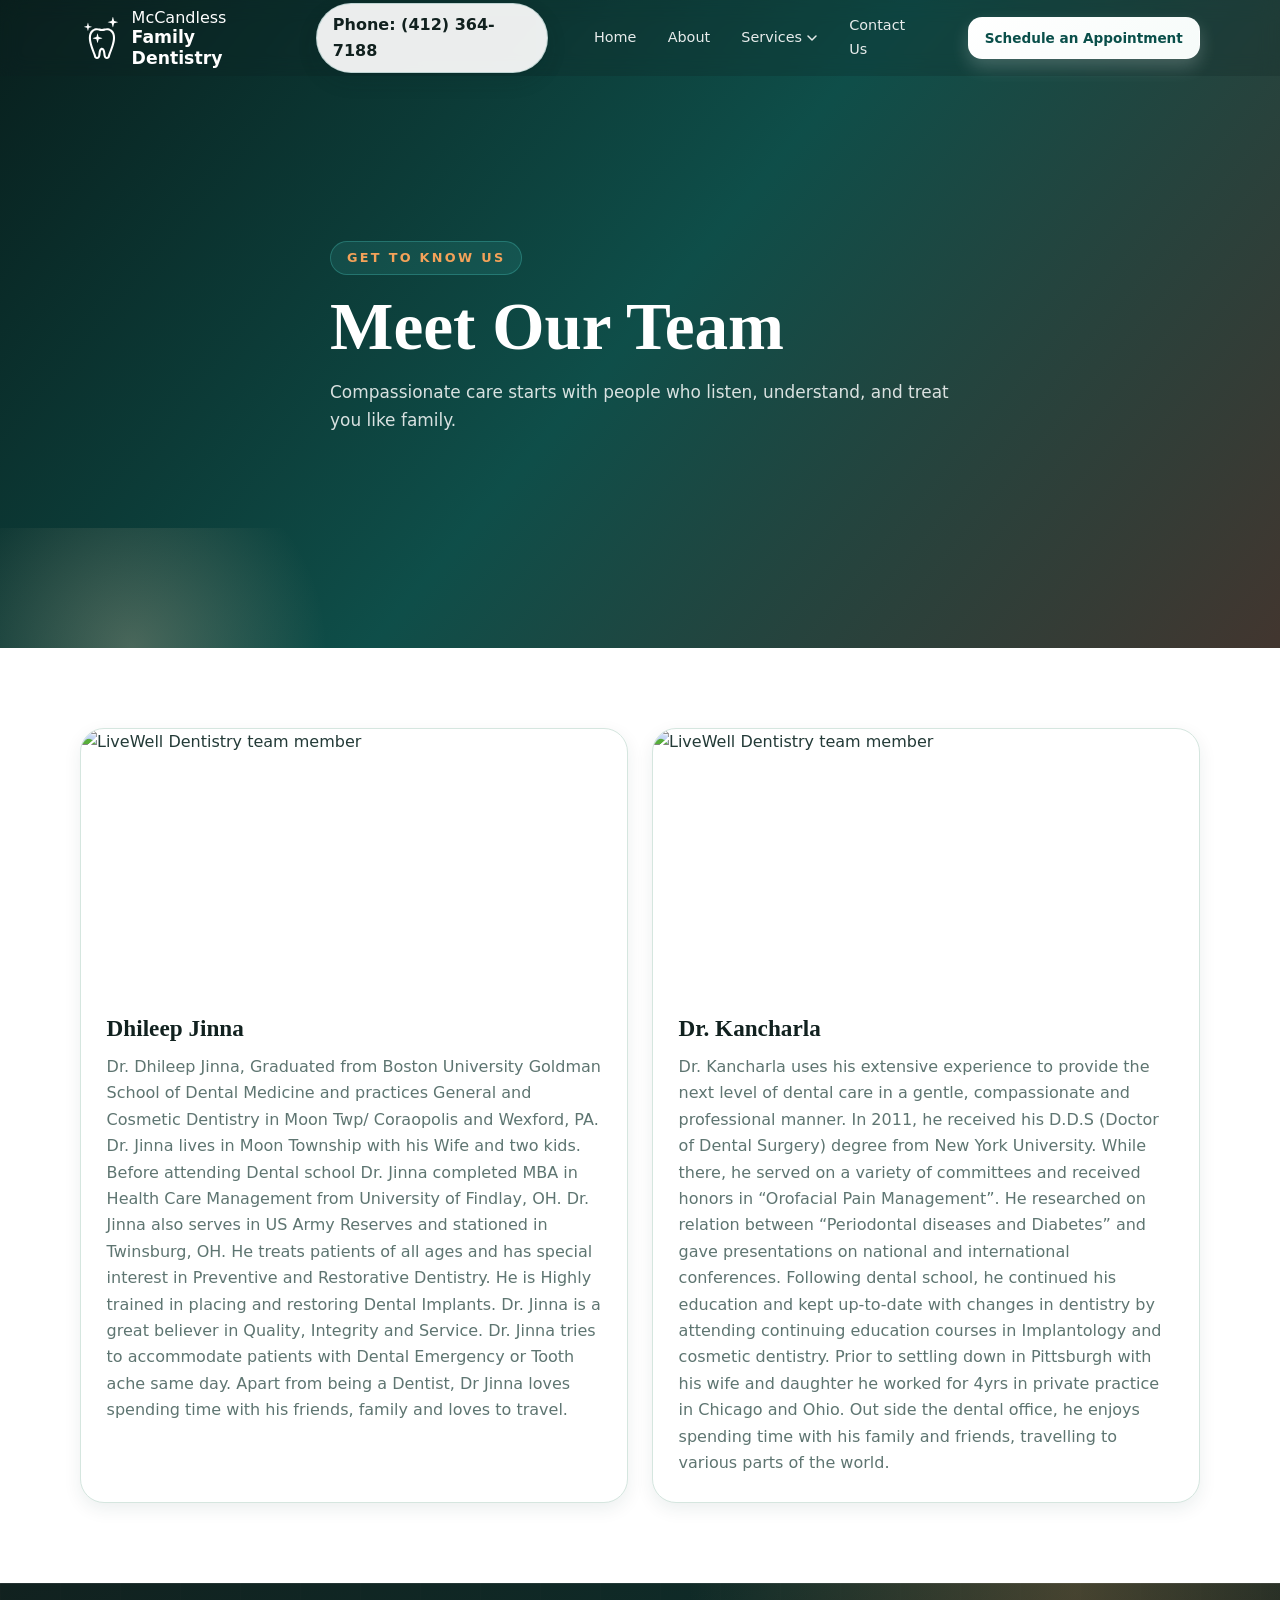
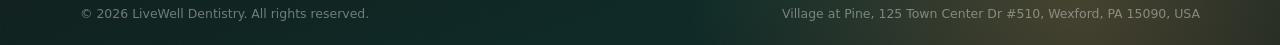
==== commit 7f8f6cea: "added people to the teams page" ====
--- a/team.html
+++ b/team.html
@@ -76,7 +76,20 @@
             <img src="https://images.unsplash.com/photo-1559839734-2b71ea197ec2?auto=format&fit=crop&w=900&q=80" alt="LiveWell Dentistry team member" class="service-detail-card__image" />
             <div class="service-detail-card__body">
               <h3>Dhileep Jinna</h3>
-              <p>Dhileep Jinna is part of the LiveWell Dentistry team and is committed to helping every patient feel welcomed, informed, and comfortable during every visit.</p>
+              <p>Dr. Dhileep Jinna, Graduated from Boston University Goldman School of Dental Medicine and practices General and Cosmetic Dentistry in Moon Twp/ Coraopolis and Wexford, PA. Dr. Jinna lives in Moon Township with his Wife and two kids. Before attending Dental school Dr. Jinna completed MBA in Health Care Management from University of Findlay, OH. Dr. Jinna also serves in US Army Reserves and stationed in Twinsburg, OH.
+
+              He treats patients of all ages and has special interest in Preventive and Restorative Dentistry. He is Highly trained in placing and restoring Dental Implants. Dr. Jinna is a great believer in Quality, Integrity and Service. Dr. Jinna tries to accommodate patients with Dental Emergency or Tooth ache same day. Apart from being a Dentist, Dr Jinna loves spending time with his friends, family and loves to travel.</p>
+            </div>
+          </article>
+          <article class="service-detail-card reveal">
+            <img src="https://images.unsplash.com/photo-1559839734-2b71ea197ec2?auto=format&fit=crop&w=900&q=80" alt="LiveWell Dentistry team member" class="service-detail-card__image" />
+            <div class="service-detail-card__body">
+              <h3>Dr. Kancharla</h3>
+              <p>Dr. Kancharla uses his extensive experience to provide the next level of dental care in a gentle, compassionate and professional manner. In 2011, he received his D.D.S (Doctor of Dental Surgery) degree from New York University. While there, he served on a variety of committees and received honors in “Orofacial Pain Management”. He researched on relation between “Periodontal diseases and Diabetes” and gave presentations on national and international conferences.
+
+Following dental school, he continued his education and kept up-to-date with changes in dentistry by attending continuing education courses in Implantology and cosmetic dentistry. Prior to settling down in Pittsburgh with his wife and daughter he worked for 4yrs in private practice in Chicago and Ohio.
+
+Out side the dental office, he enjoys spending time with his family and friends, travelling to various parts of the world.</p>
             </div>
           </article>
         </div>
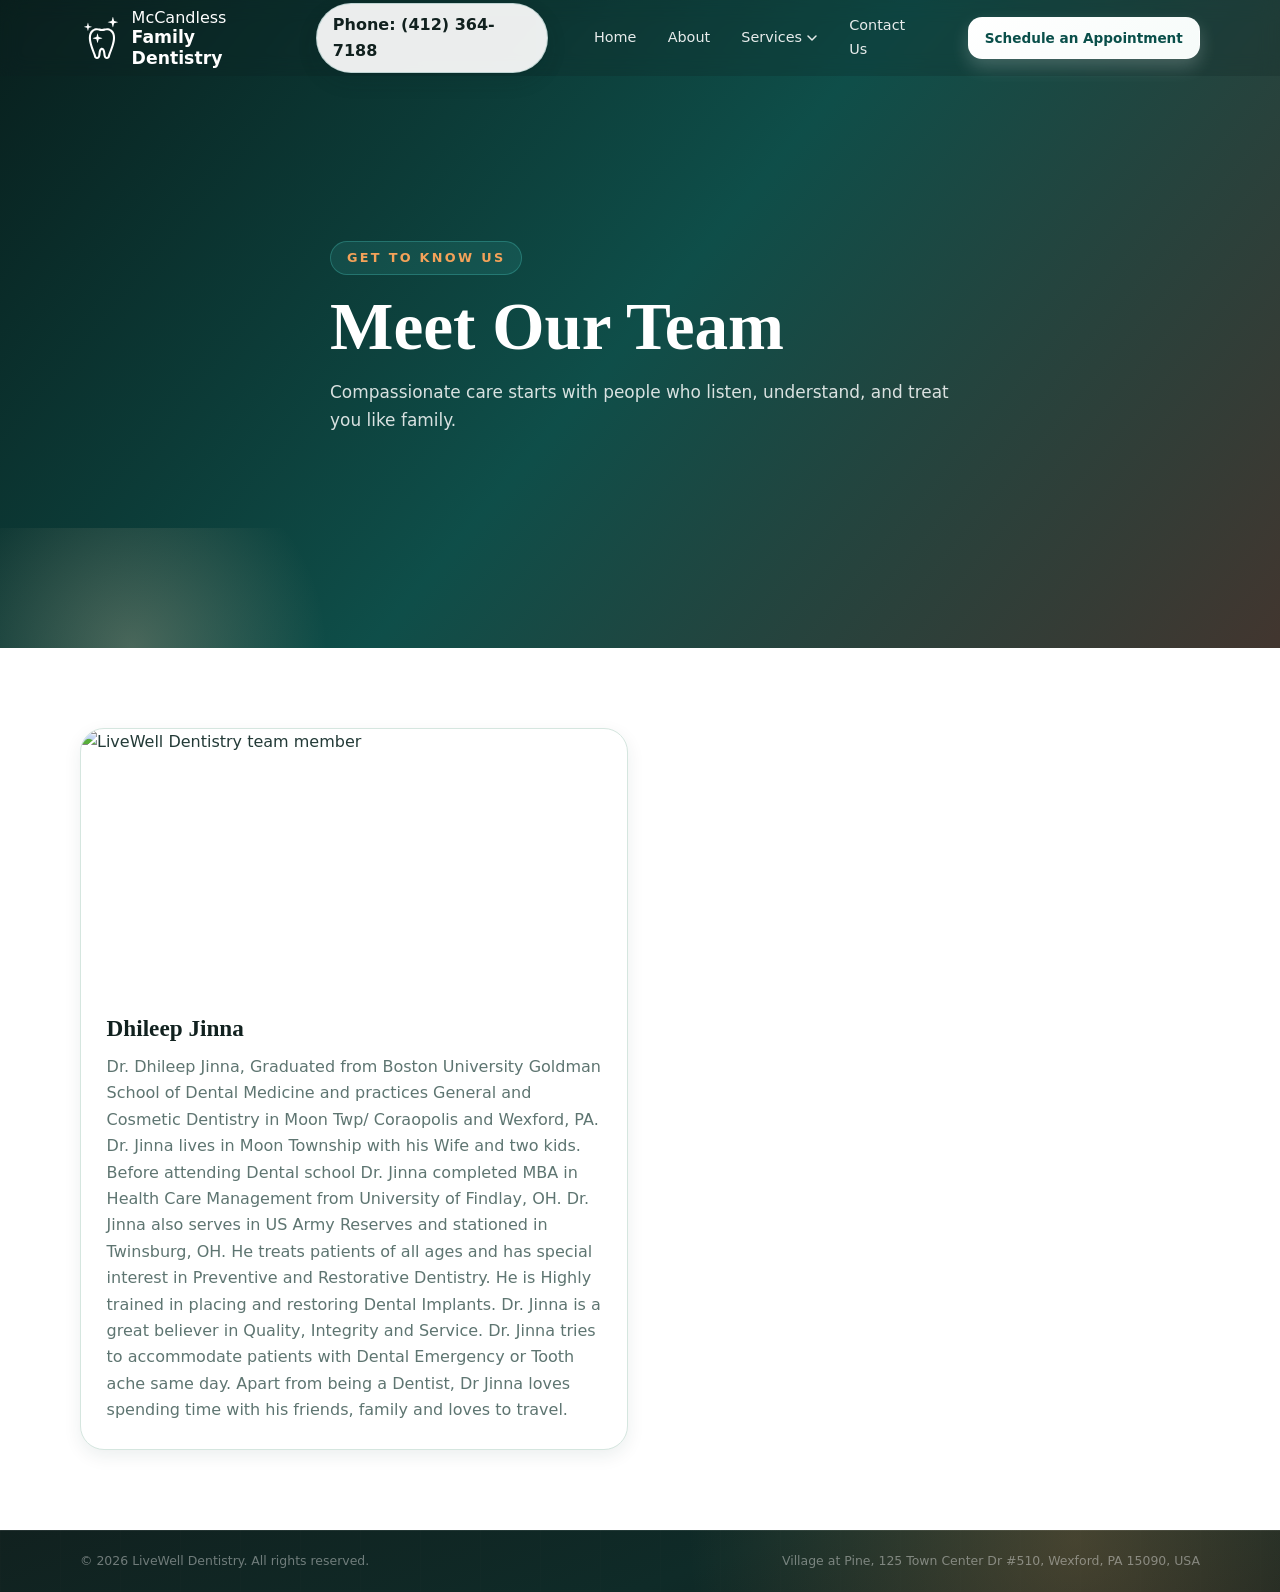
==== commit ede3bc45: "remove doctor" ====
--- a/team.html
+++ b/team.html
@@ -73,23 +73,12 @@
       <div class="container">
         <div class="service-detail-grid">
           <article class="service-detail-card reveal">
-            <img src="https://images.unsplash.com/photo-1559839734-2b71ea197ec2?auto=format&fit=crop&w=900&q=80" alt="LiveWell Dentistry team member" class="service-detail-card__image" />
+            <img src="https://t3.ftcdn.net/jpg/06/33/54/78/360_F_633547842_AugYzexTpMJ9z1YcpTKUBoqBF0CUCk10.jpg" alt="LiveWell Dentistry team member" class="service-detail-card__image" />
             <div class="service-detail-card__body">
               <h3>Dhileep Jinna</h3>
               <p>Dr. Dhileep Jinna, Graduated from Boston University Goldman School of Dental Medicine and practices General and Cosmetic Dentistry in Moon Twp/ Coraopolis and Wexford, PA. Dr. Jinna lives in Moon Township with his Wife and two kids. Before attending Dental school Dr. Jinna completed MBA in Health Care Management from University of Findlay, OH. Dr. Jinna also serves in US Army Reserves and stationed in Twinsburg, OH.
 
               He treats patients of all ages and has special interest in Preventive and Restorative Dentistry. He is Highly trained in placing and restoring Dental Implants. Dr. Jinna is a great believer in Quality, Integrity and Service. Dr. Jinna tries to accommodate patients with Dental Emergency or Tooth ache same day. Apart from being a Dentist, Dr Jinna loves spending time with his friends, family and loves to travel.</p>
-            </div>
-          </article>
-          <article class="service-detail-card reveal">
-            <img src="https://images.unsplash.com/photo-1559839734-2b71ea197ec2?auto=format&fit=crop&w=900&q=80" alt="LiveWell Dentistry team member" class="service-detail-card__image" />
-            <div class="service-detail-card__body">
-              <h3>Dr. Kancharla</h3>
-              <p>Dr. Kancharla uses his extensive experience to provide the next level of dental care in a gentle, compassionate and professional manner. In 2011, he received his D.D.S (Doctor of Dental Surgery) degree from New York University. While there, he served on a variety of committees and received honors in “Orofacial Pain Management”. He researched on relation between “Periodontal diseases and Diabetes” and gave presentations on national and international conferences.
-
-Following dental school, he continued his education and kept up-to-date with changes in dentistry by attending continuing education courses in Implantology and cosmetic dentistry. Prior to settling down in Pittsburgh with his wife and daughter he worked for 4yrs in private practice in Chicago and Ohio.
-
-Out side the dental office, he enjoys spending time with his family and friends, travelling to various parts of the world.</p>
             </div>
           </article>
         </div>
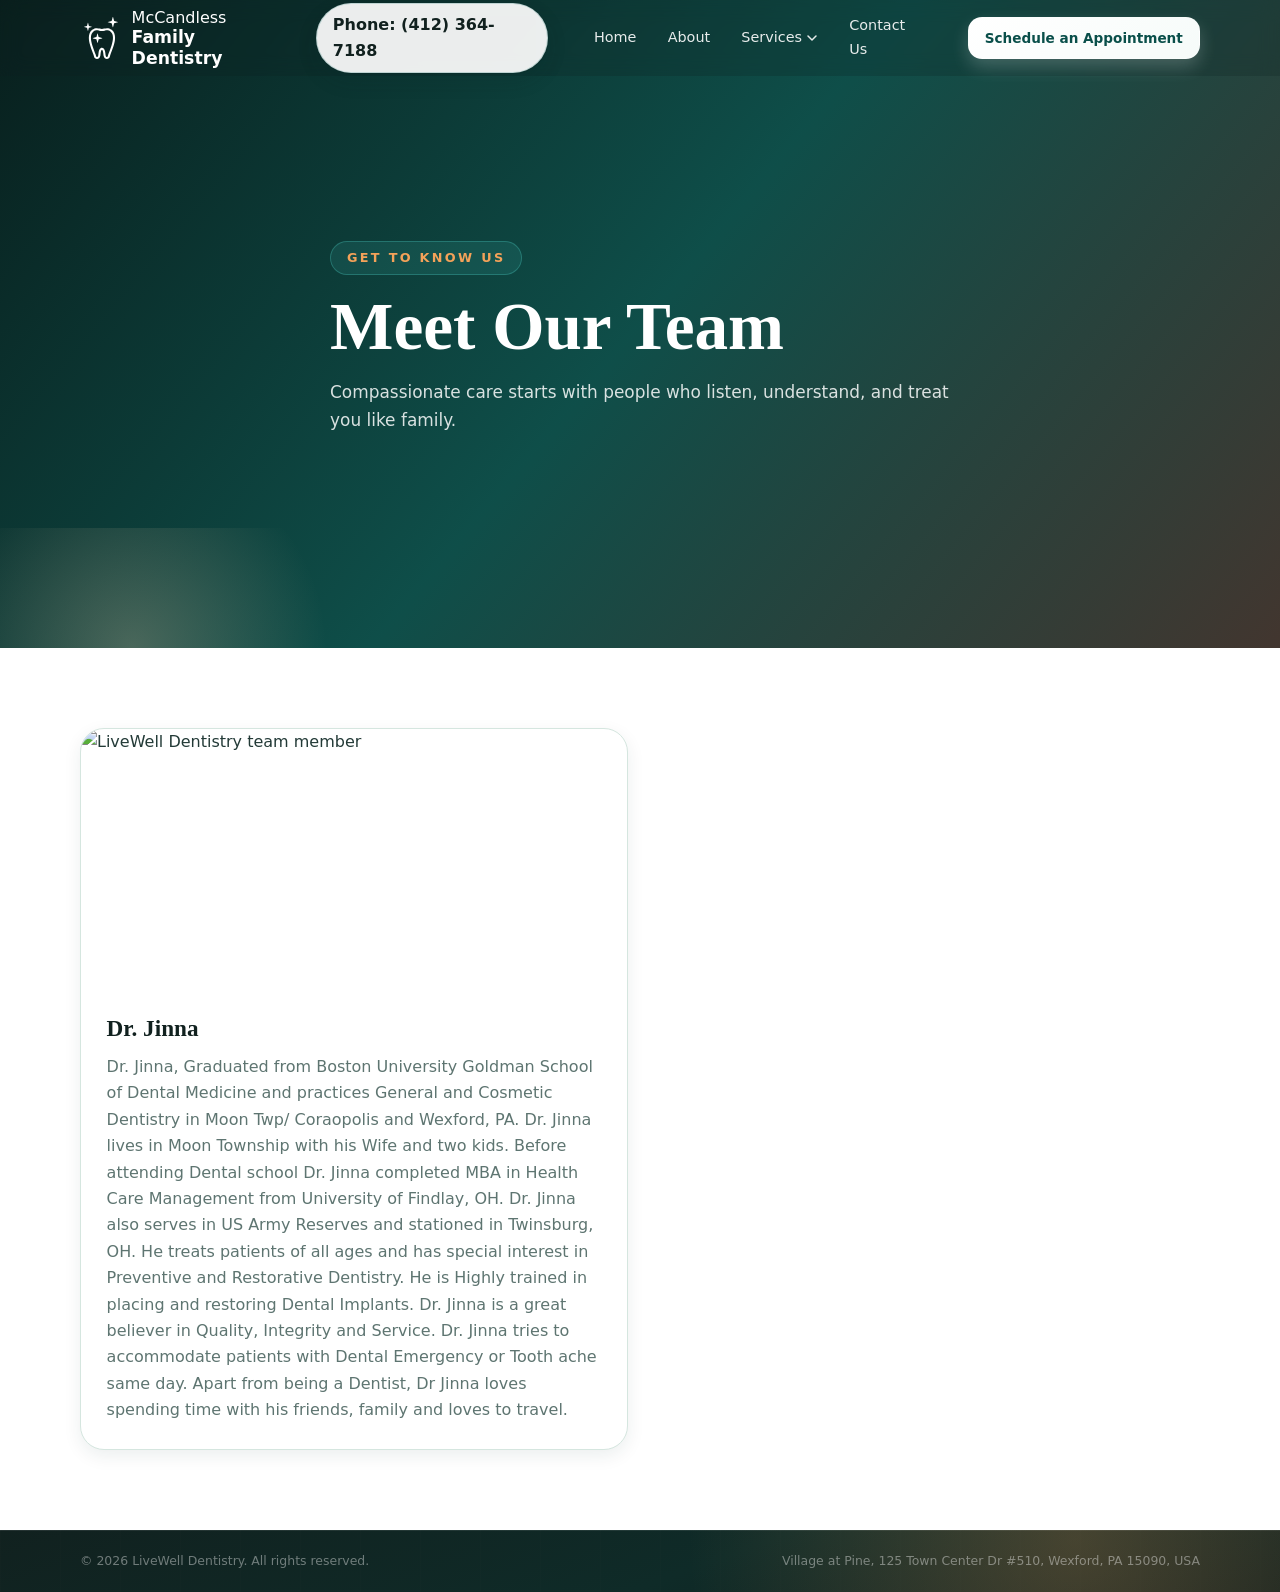
==== commit 5a7b650b: "Update Dr name" ====
--- a/team.html
+++ b/team.html
@@ -75,8 +75,8 @@
           <article class="service-detail-card reveal">
             <img src="https://t3.ftcdn.net/jpg/06/33/54/78/360_F_633547842_AugYzexTpMJ9z1YcpTKUBoqBF0CUCk10.jpg" alt="LiveWell Dentistry team member" class="service-detail-card__image" />
             <div class="service-detail-card__body">
-              <h3>Dhileep Jinna</h3>
-              <p>Dr. Dhileep Jinna, Graduated from Boston University Goldman School of Dental Medicine and practices General and Cosmetic Dentistry in Moon Twp/ Coraopolis and Wexford, PA. Dr. Jinna lives in Moon Township with his Wife and two kids. Before attending Dental school Dr. Jinna completed MBA in Health Care Management from University of Findlay, OH. Dr. Jinna also serves in US Army Reserves and stationed in Twinsburg, OH.
+              <h3>Dr. Jinna</h3>
+              <p>Dr. Jinna, Graduated from Boston University Goldman School of Dental Medicine and practices General and Cosmetic Dentistry in Moon Twp/ Coraopolis and Wexford, PA. Dr. Jinna lives in Moon Township with his Wife and two kids. Before attending Dental school Dr. Jinna completed MBA in Health Care Management from University of Findlay, OH. Dr. Jinna also serves in US Army Reserves and stationed in Twinsburg, OH.
 
               He treats patients of all ages and has special interest in Preventive and Restorative Dentistry. He is Highly trained in placing and restoring Dental Implants. Dr. Jinna is a great believer in Quality, Integrity and Service. Dr. Jinna tries to accommodate patients with Dental Emergency or Tooth ache same day. Apart from being a Dentist, Dr Jinna loves spending time with his friends, family and loves to travel.</p>
             </div>
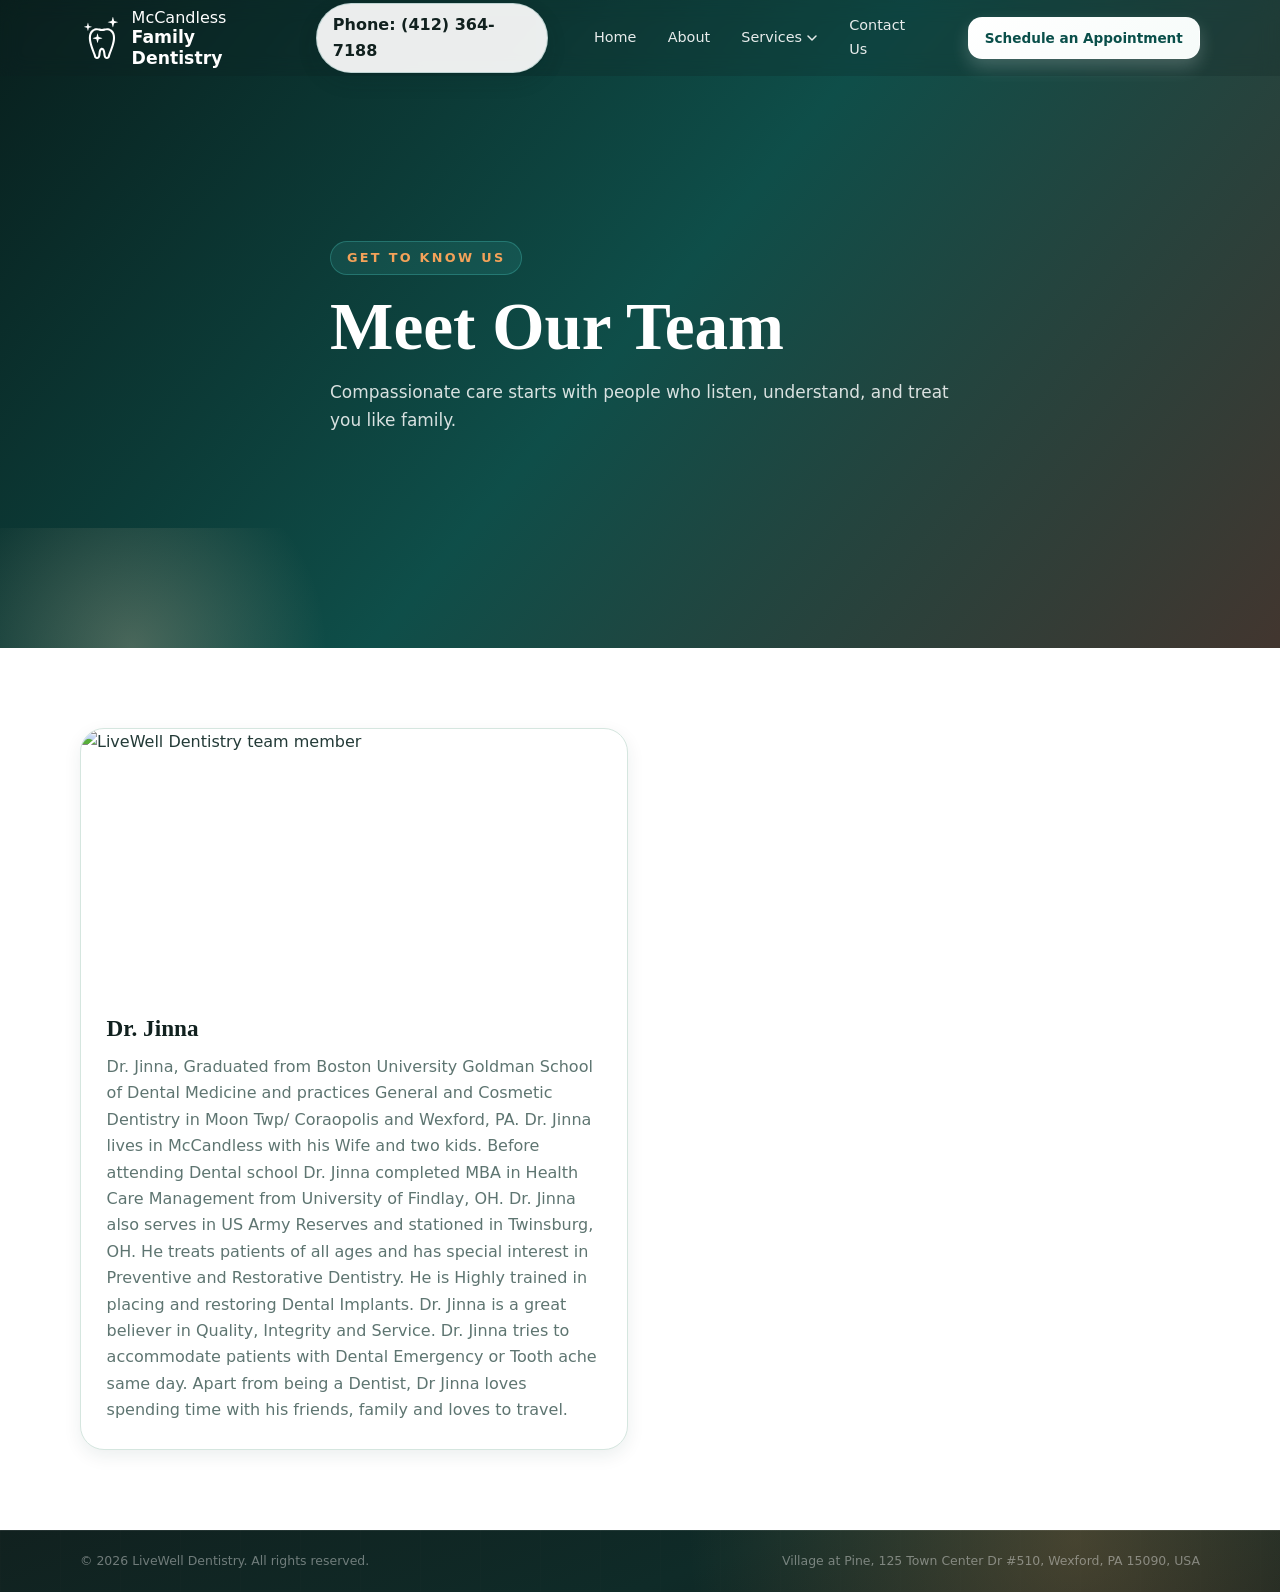
==== commit f7aac084: "Update doctor information" ====
--- a/team.html
+++ b/team.html
@@ -76,7 +76,7 @@
             <img src="https://t3.ftcdn.net/jpg/06/33/54/78/360_F_633547842_AugYzexTpMJ9z1YcpTKUBoqBF0CUCk10.jpg" alt="LiveWell Dentistry team member" class="service-detail-card__image" />
             <div class="service-detail-card__body">
               <h3>Dr. Jinna</h3>
-              <p>Dr. Jinna, Graduated from Boston University Goldman School of Dental Medicine and practices General and Cosmetic Dentistry in Moon Twp/ Coraopolis and Wexford, PA. Dr. Jinna lives in Moon Township with his Wife and two kids. Before attending Dental school Dr. Jinna completed MBA in Health Care Management from University of Findlay, OH. Dr. Jinna also serves in US Army Reserves and stationed in Twinsburg, OH.
+              <p>Dr. Jinna, Graduated from Boston University Goldman School of Dental Medicine and practices General and Cosmetic Dentistry in Moon Twp/ Coraopolis and Wexford, PA. Dr. Jinna lives in McCandless with his Wife and two kids. Before attending Dental school Dr. Jinna completed MBA in Health Care Management from University of Findlay, OH. Dr. Jinna also serves in US Army Reserves and stationed in Twinsburg, OH.
 
               He treats patients of all ages and has special interest in Preventive and Restorative Dentistry. He is Highly trained in placing and restoring Dental Implants. Dr. Jinna is a great believer in Quality, Integrity and Service. Dr. Jinna tries to accommodate patients with Dental Emergency or Tooth ache same day. Apart from being a Dentist, Dr Jinna loves spending time with his friends, family and loves to travel.</p>
             </div>
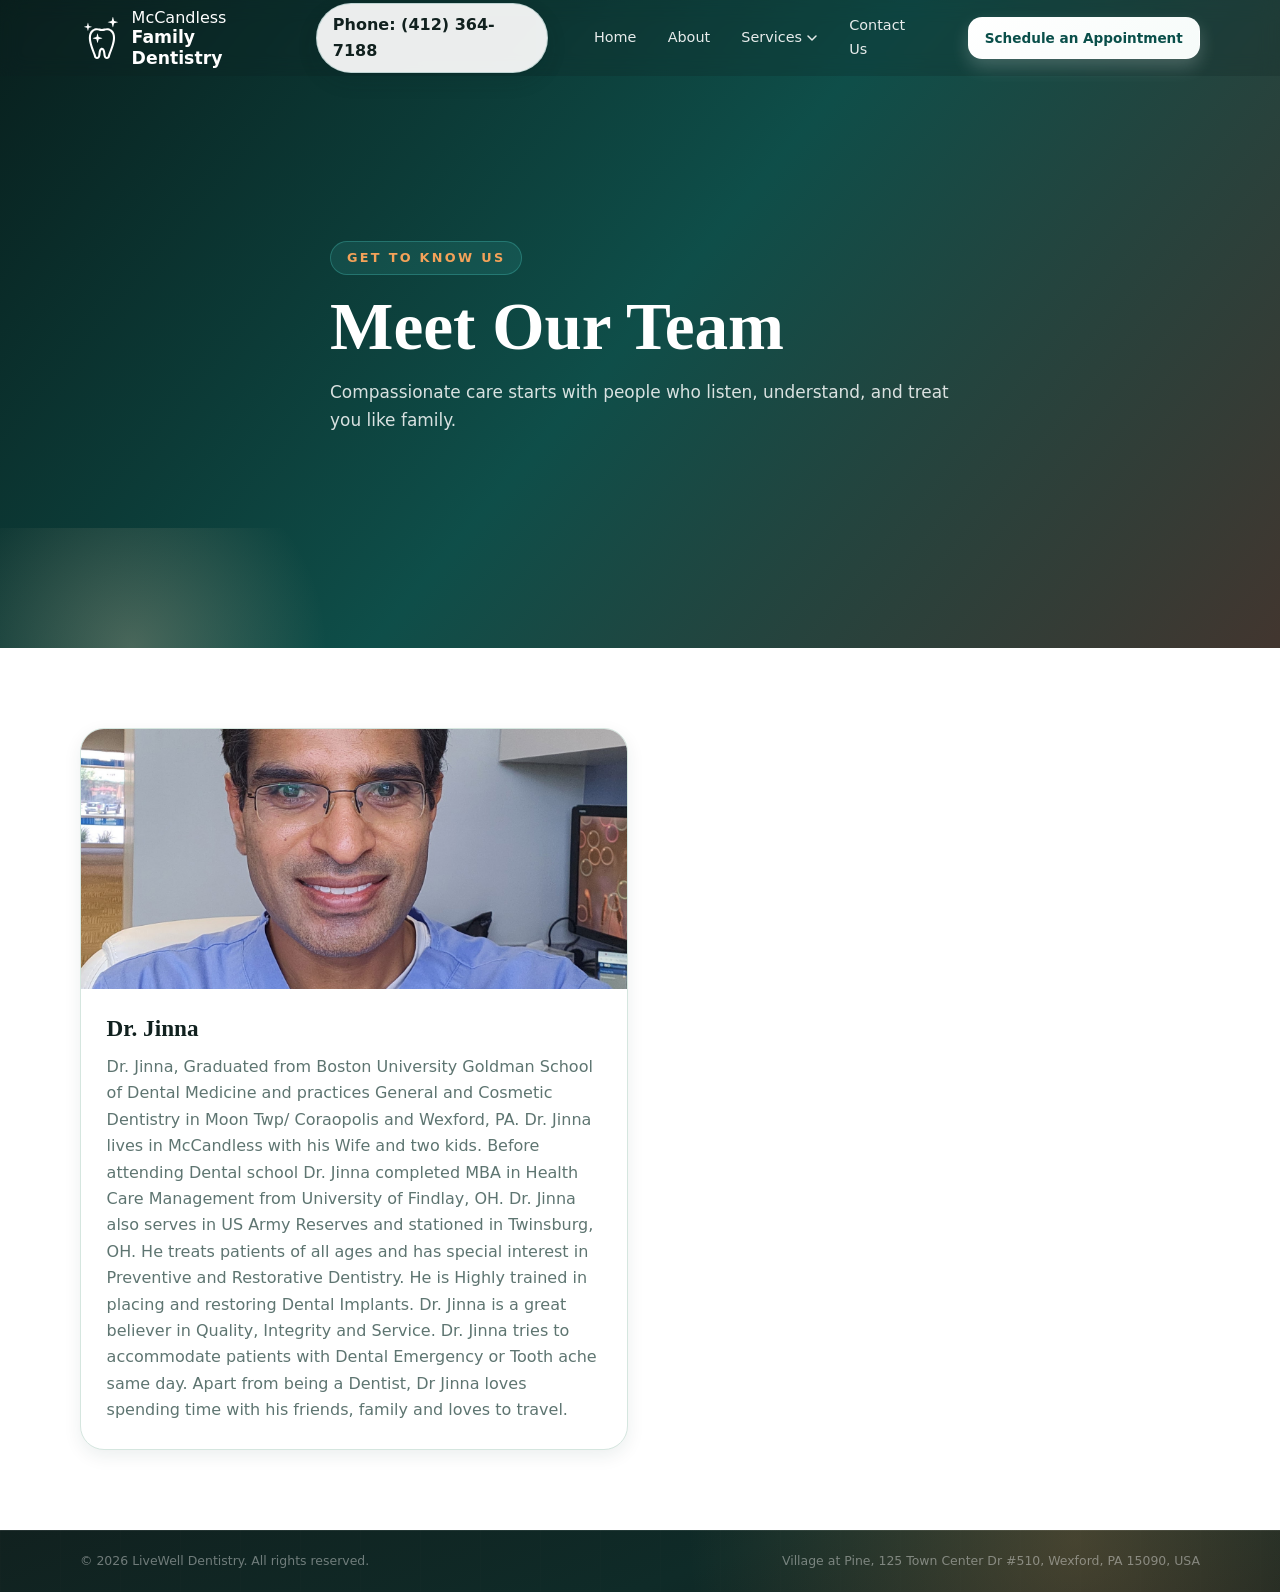
==== commit 8f3df2a8: "updated the doctor's picture" ====
--- a/team.html
+++ b/team.html
@@ -73,7 +73,7 @@
       <div class="container">
         <div class="service-detail-grid">
           <article class="service-detail-card reveal">
-            <img src="https://t3.ftcdn.net/jpg/06/33/54/78/360_F_633547842_AugYzexTpMJ9z1YcpTKUBoqBF0CUCk10.jpg" alt="LiveWell Dentistry team member" class="service-detail-card__image" />
+            <img src="./doctorPic.jpeg" alt="LiveWell Dentistry team member" class="service-detail-card__image" />
             <div class="service-detail-card__body">
               <h3>Dr. Jinna</h3>
               <p>Dr. Jinna, Graduated from Boston University Goldman School of Dental Medicine and practices General and Cosmetic Dentistry in Moon Twp/ Coraopolis and Wexford, PA. Dr. Jinna lives in McCandless with his Wife and two kids. Before attending Dental school Dr. Jinna completed MBA in Health Care Management from University of Findlay, OH. Dr. Jinna also serves in US Army Reserves and stationed in Twinsburg, OH.
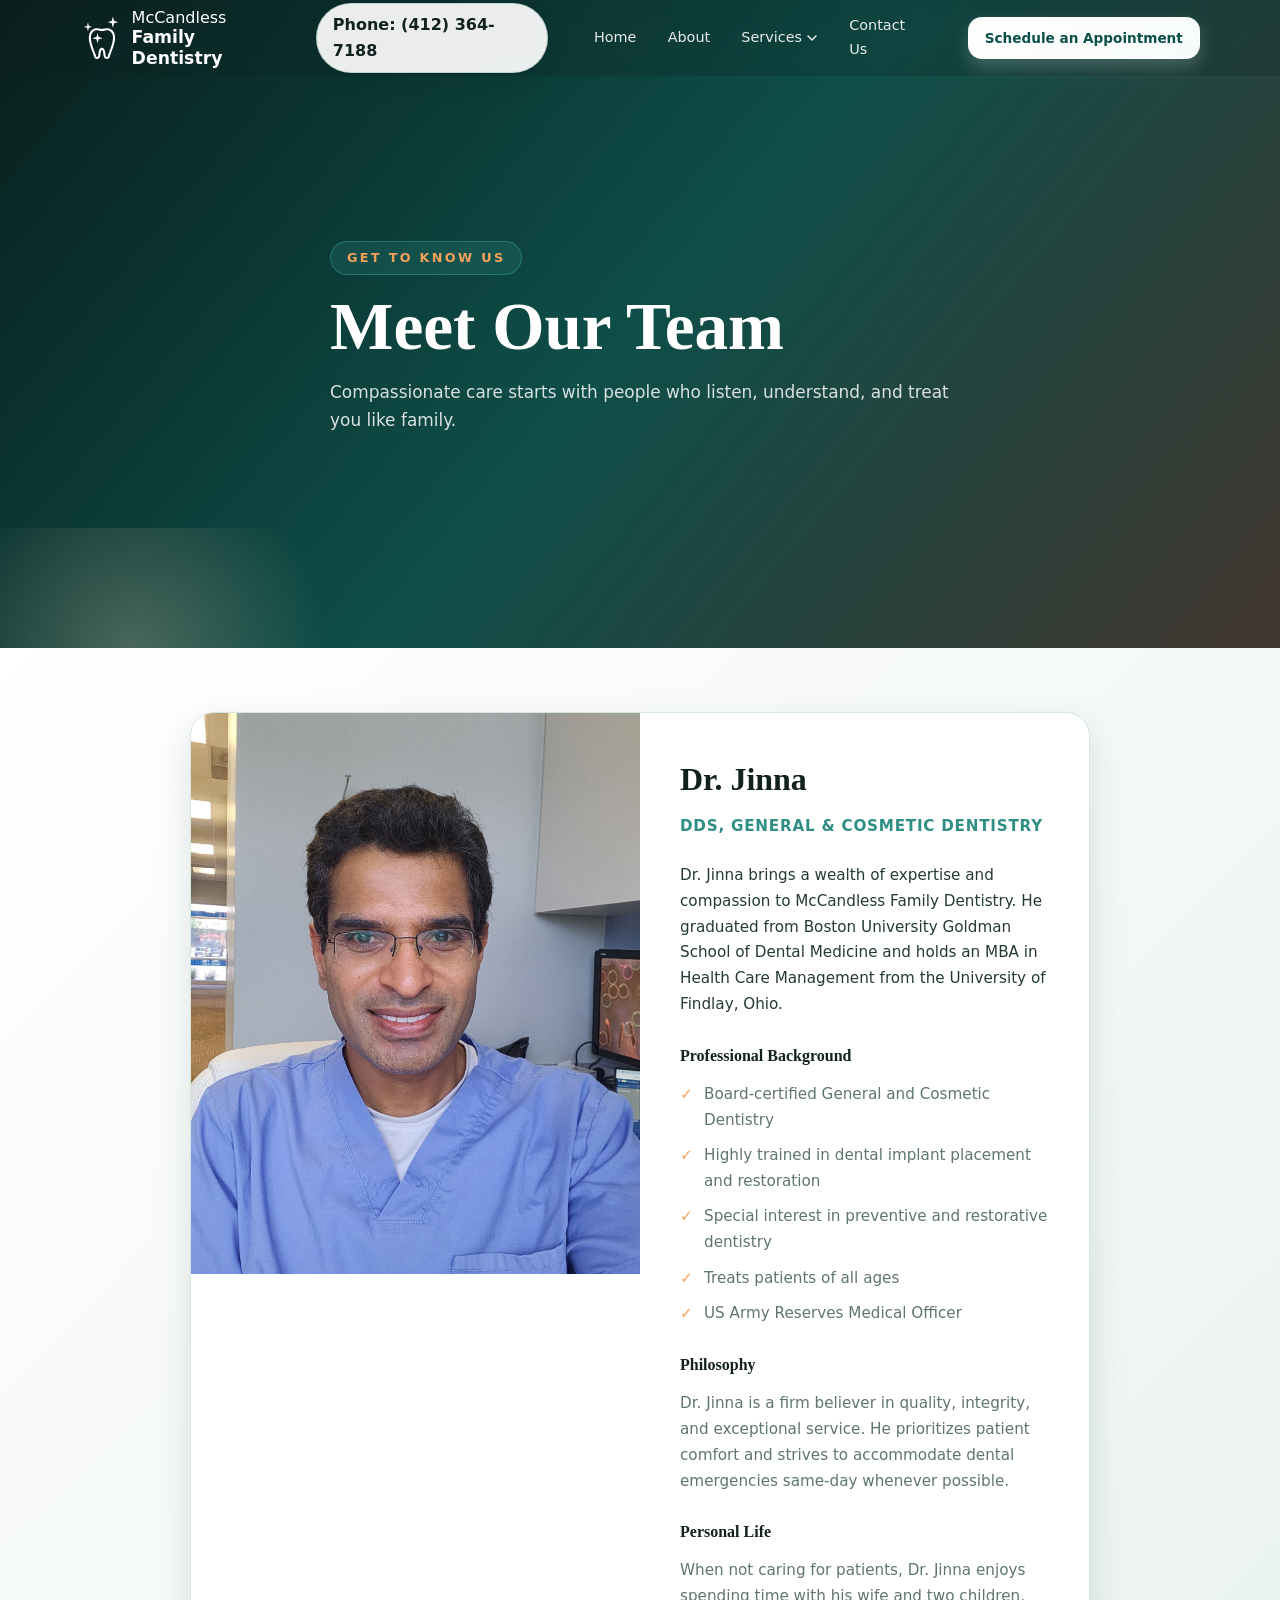
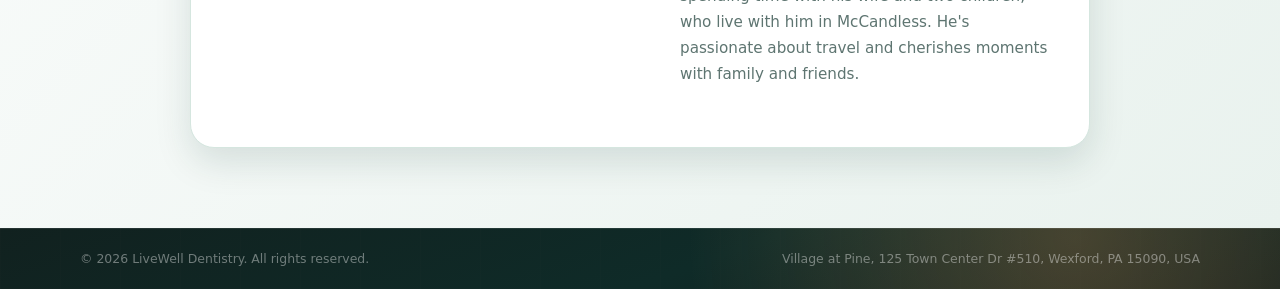
==== commit 21244832: "doctor's image fix" ====
--- a/team.html
+++ b/team.html
@@ -69,16 +69,34 @@
       </div>
     </section>
 
-    <section class="service-content">
+    <section class="service-content team-section">
       <div class="container">
-        <div class="service-detail-grid">
-          <article class="service-detail-card reveal">
-            <img src="./doctorPic.jpeg" alt="LiveWell Dentistry team member" class="service-detail-card__image" />
-            <div class="service-detail-card__body">
-              <h3>Dr. Jinna</h3>
-              <p>Dr. Jinna, Graduated from Boston University Goldman School of Dental Medicine and practices General and Cosmetic Dentistry in Moon Twp/ Coraopolis and Wexford, PA. Dr. Jinna lives in McCandless with his Wife and two kids. Before attending Dental school Dr. Jinna completed MBA in Health Care Management from University of Findlay, OH. Dr. Jinna also serves in US Army Reserves and stationed in Twinsburg, OH.
+        <div class="team-grid">
+          <article class="team-card reveal">
+            <div class="team-card__image-wrapper">
+              <img src="./doctorPic.jpeg" alt="Dr. Jinna, DDS" class="team-card__image" />
+            </div>
+            <div class="team-card__body">
+              <h3 class="team-card__name">Dr. Jinna</h3>
+              <p class="team-card__title">DDS, General & Cosmetic Dentistry</p>
+              <div class="team-card__content">
+                <p>Dr. Jinna brings a wealth of expertise and compassion to McCandless Family Dentistry. He graduated from Boston University Goldman School of Dental Medicine and holds an MBA in Health Care Management from the University of Findlay, Ohio.</p>
+                
+                <h4>Professional Background</h4>
+                <ul>
+                  <li>Board-certified General and Cosmetic Dentistry</li>
+                  <li>Highly trained in dental implant placement and restoration</li>
+                  <li>Special interest in preventive and restorative dentistry</li>
+                  <li>Treats patients of all ages</li>
+                  <li>US Army Reserves Medical Officer</li>
+                </ul>
 
-              He treats patients of all ages and has special interest in Preventive and Restorative Dentistry. He is Highly trained in placing and restoring Dental Implants. Dr. Jinna is a great believer in Quality, Integrity and Service. Dr. Jinna tries to accommodate patients with Dental Emergency or Tooth ache same day. Apart from being a Dentist, Dr Jinna loves spending time with his friends, family and loves to travel.</p>
+                <h4>Philosophy</h4>
+                <p>Dr. Jinna is a firm believer in quality, integrity, and exceptional service. He prioritizes patient comfort and strives to accommodate dental emergencies same-day whenever possible.</p>
+
+                <h4>Personal Life</h4>
+                <p>When not caring for patients, Dr. Jinna enjoys spending time with his wife and two children, who live with him in McCandless. He's passionate about travel and cherishes moments with family and friends.</p>
+              </div>
             </div>
           </article>
         </div>
--- a/styles.css
+++ b/styles.css
@@ -1063,6 +1063,129 @@
   gap: 1.5rem;
 }
 
+/* =============================================
+   TEAM SECTION
+   ============================================= */
+.team-section {
+  padding-block: 4rem 5rem;
+  background: linear-gradient(135deg, var(--clr-white) 0%, var(--clr-surface) 100%);
+}
+
+.team-grid {
+  display: grid;
+  grid-template-columns: 1fr;
+  gap: 2rem;
+  max-width: 900px;
+  margin: 0 auto;
+}
+
+.team-card {
+  background: var(--clr-white);
+  border: 1px solid var(--clr-border);
+  border-radius: var(--radius-lg);
+  overflow: hidden;
+  box-shadow: var(--shadow-md);
+  transition: transform var(--transition-slow), box-shadow var(--transition-slow);
+  display: grid;
+  grid-template-columns: 1fr 1fr;
+  gap: 0;
+}
+
+.team-card:hover {
+  transform: translateY(-8px);
+  box-shadow: var(--shadow-lg);
+}
+
+.team-card__image-wrapper {
+  position: relative;
+  overflow: hidden;
+  background: linear-gradient(135deg, var(--clr-primary) 0%, var(--clr-primary-light) 100%);
+  aspect-ratio: 4 / 5;
+}
+
+.team-card__image {
+  width: 100%;
+  height: 100%;
+  object-fit: cover;
+  display: block;
+  transition: transform var(--transition-slow);
+}
+
+.team-card:hover .team-card__image {
+  transform: scale(1.05);
+}
+
+.team-card__body {
+  padding: 2.5rem;
+  display: flex;
+  flex-direction: column;
+  justify-content: flex-start;
+  overflow-y: auto;
+}
+
+.team-card__name {
+  font-family: var(--font-heading);
+  font-size: 2rem;
+  color: var(--clr-dark);
+  margin-bottom: 0.5rem;
+  font-weight: 700;
+}
+
+.team-card__title {
+  font-size: 0.95rem;
+  color: var(--clr-primary-light);
+  font-weight: 600;
+  letter-spacing: 0.05em;
+  margin-bottom: 1.5rem;
+  text-transform: uppercase;
+}
+
+.team-card__content {
+  color: var(--clr-text-muted);
+  line-height: 1.7;
+}
+
+.team-card__content p {
+  margin-bottom: 1.2rem;
+  font-size: 0.95rem;
+}
+
+.team-card__content p:first-child {
+  font-weight: 500;
+  color: var(--clr-text);
+}
+
+.team-card__content h4 {
+  font-family: var(--font-heading);
+  font-size: 1rem;
+  color: var(--clr-dark);
+  margin-top: 1.5rem;
+  margin-bottom: 0.8rem;
+  font-weight: 600;
+}
+
+.team-card__content ul {
+  list-style: none;
+  margin-bottom: 1.2rem;
+  padding-left: 0;
+}
+
+.team-card__content li {
+  padding-left: 1.5rem;
+  position: relative;
+  margin-bottom: 0.6rem;
+  color: var(--clr-text-muted);
+  font-size: 0.95rem;
+}
+
+.team-card__content li::before {
+  content: '✓';
+  position: absolute;
+  left: 0;
+  color: var(--clr-accent);
+  font-weight: bold;
+}
+
 .service-detail-card,
 .service-pricing-card,
 .service-faq__item {
@@ -1074,6 +1197,11 @@
   transition: transform var(--transition), box-shadow var(--transition);
 }
 
+.service-detail-card {
+  display: flex;
+  align-items: stretch;
+}
+
 .service-detail-card:hover,
 .service-pricing-card:hover,
 .service-faq__item:hover {
@@ -1086,12 +1214,24 @@
   width: 100%;
   height: 260px;
   object-fit: cover;
+  aspect-ratio: 4 / 3;
+}
+
+.service-detail-card__image {
+  flex: 0 0 40%;
+  height: auto;
 }
 
 .service-detail-card__body,
 .service-pricing-card__body,
 .service-faq__item {
   padding: 1.6rem;
+}
+
+.service-detail-card__body {
+  flex: 1;
+  display: flex;
+  flex-direction: column;
 }
 
 .service-detail-card__body h3,
@@ -1490,6 +1630,13 @@
     align-items: flex-start;
   }
   .footer__inner { grid-template-columns: 1fr 1fr; row-gap: 2.5rem; }
+
+  .team-card {
+    grid-template-columns: 1fr 1.2fr;
+  }
+  .team-card__image-wrapper {
+    aspect-ratio: 3 / 4;
+  }
 }
 
 @media (max-width: 768px) {
@@ -1552,6 +1699,20 @@
 
   .footer__inner { grid-template-columns: 1fr; gap: 2rem; padding-block: 3rem; }
   .footer__bottom-inner { flex-direction: column; text-align: center; }
+
+  .team-card {
+    grid-template-columns: 1fr;
+    gap: 0;
+  }
+  .team-card__image-wrapper {
+    aspect-ratio: 16 / 9;
+  }
+  .team-card__body {
+    padding: 1.8rem;
+  }
+  .team-card__name {
+    font-size: 1.5rem;
+  }
 }
 
 @media (max-width: 480px) {
@@ -1569,4 +1730,15 @@
   .header__phone {
     display: none !important;
   }
+
+  .team-card__name {
+    font-size: 1.3rem;
+  }
+  .team-card__content h4 {
+    font-size: 0.9rem;
+  }
+  .team-card__content p,
+  .team-card__content li {
+    font-size: 0.9rem;
+  }
 }
